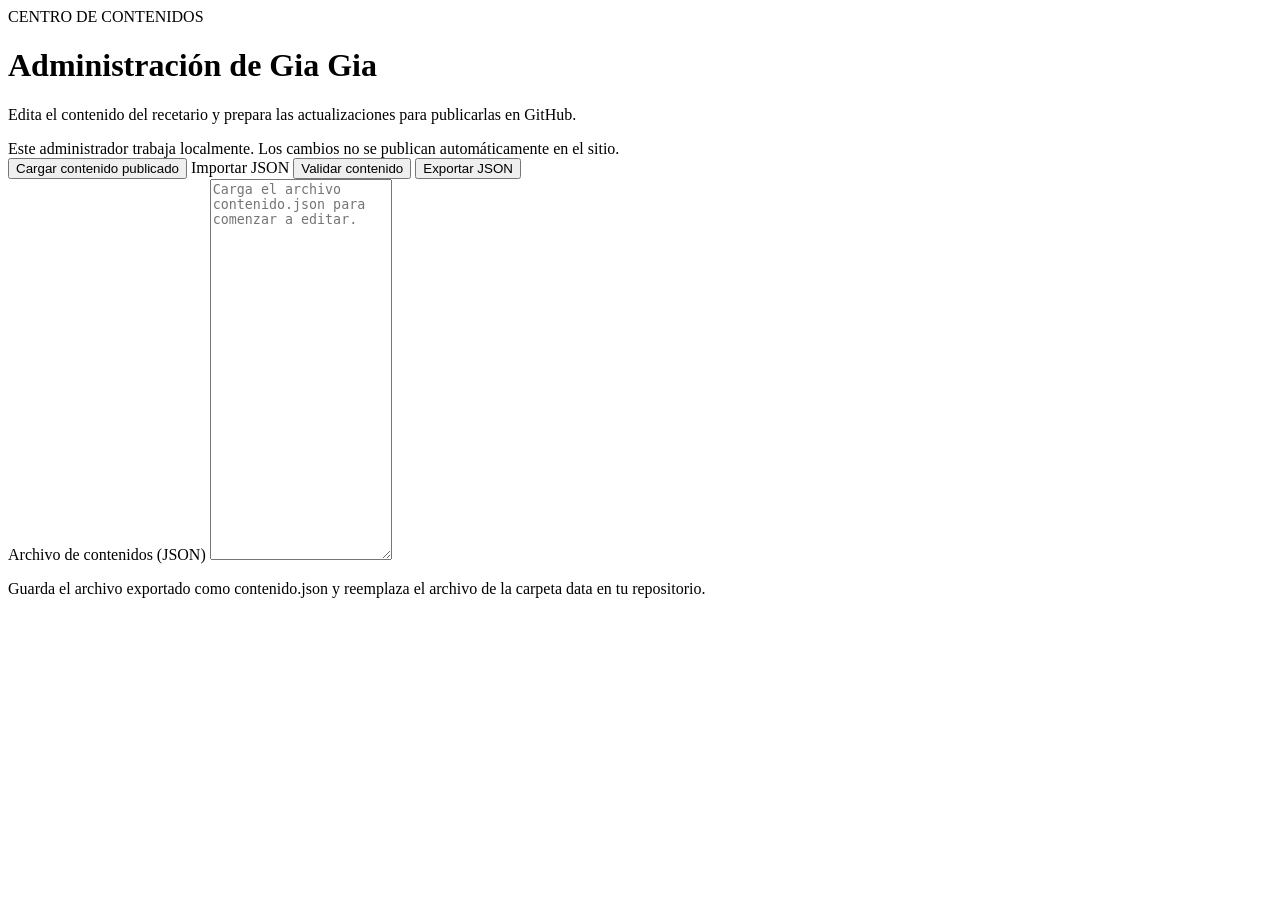
==== admin.html @ 009678c9 "Create admin.html for content management interface This HTML file serves as the administration inter" ====
<!DOCTYPE html>
<html lang="es-MX">
<head>
  <meta charset="UTF-8">
  <meta name="viewport" content="width=device-width, initial-scale=1">
  <title>Administración | Gia Gia</title>
  <link rel="stylesheet" href="css/styles.css">
  <script src="js/admin.js" defer></script>
</head>
<body data-page="admin">
  <header id="site-header"></header>

  <main class="section-wrap admin-area">
    <span class="eyebrow">CENTRO DE CONTENIDOS</span>
    <h1>Administración de Gia Gia</h1>
    <p>
      Edita el contenido del recetario y prepara las actualizaciones
      para publicarlas en GitHub.
    </p>

    <div class="admin-warning">
      Este administrador trabaja localmente. Los cambios no se publican
      automáticamente en el sitio.
    </div>

    <div class="admin-actions">
      <button id="load-json" class="btn btn-primary">Cargar contenido publicado</button>
      <label class="btn btn-outline" for="json-file">Importar JSON</label>
      <input id="json-file" type="file" accept=".json,application/json" hidden>
      <button id="validate-json" class="btn btn-outline">Validar contenido</button>
      <button id="download-json" class="btn btn-primary">Exportar JSON</button>
    </div>

    <div id="admin-status" class="admin-status" aria-live="polite"></div>

    <label for="json-editor">Archivo de contenidos (JSON)</label>
    <textarea id="json-editor" rows="25" spellcheck="false"
      placeholder="Carga el archivo contenido.json para comenzar a editar."></textarea>

    <p class="help-text">
      Guarda el archivo exportado como contenido.json y reemplaza
      el archivo de la carpeta data en tu repositorio.
    </p>
  </main>

  <footer id="site-footer"></footer>
</body>
</html>
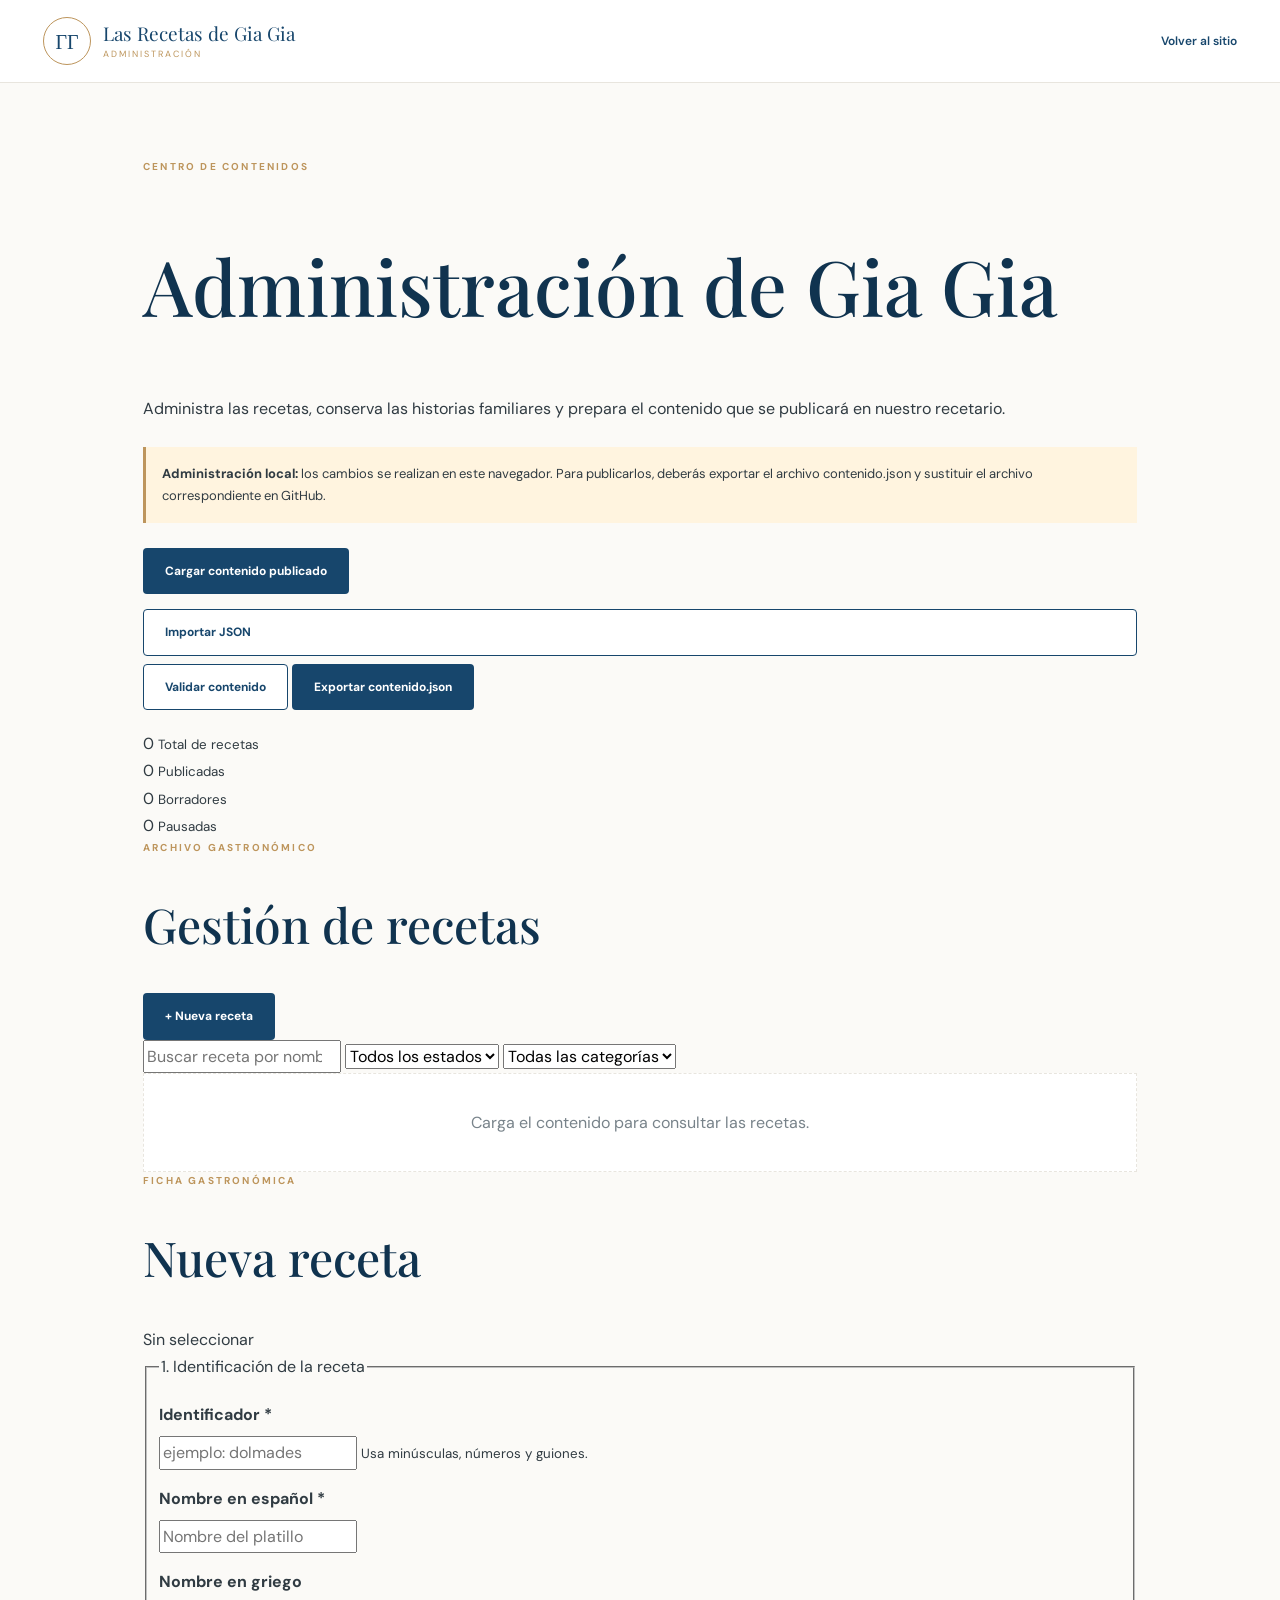
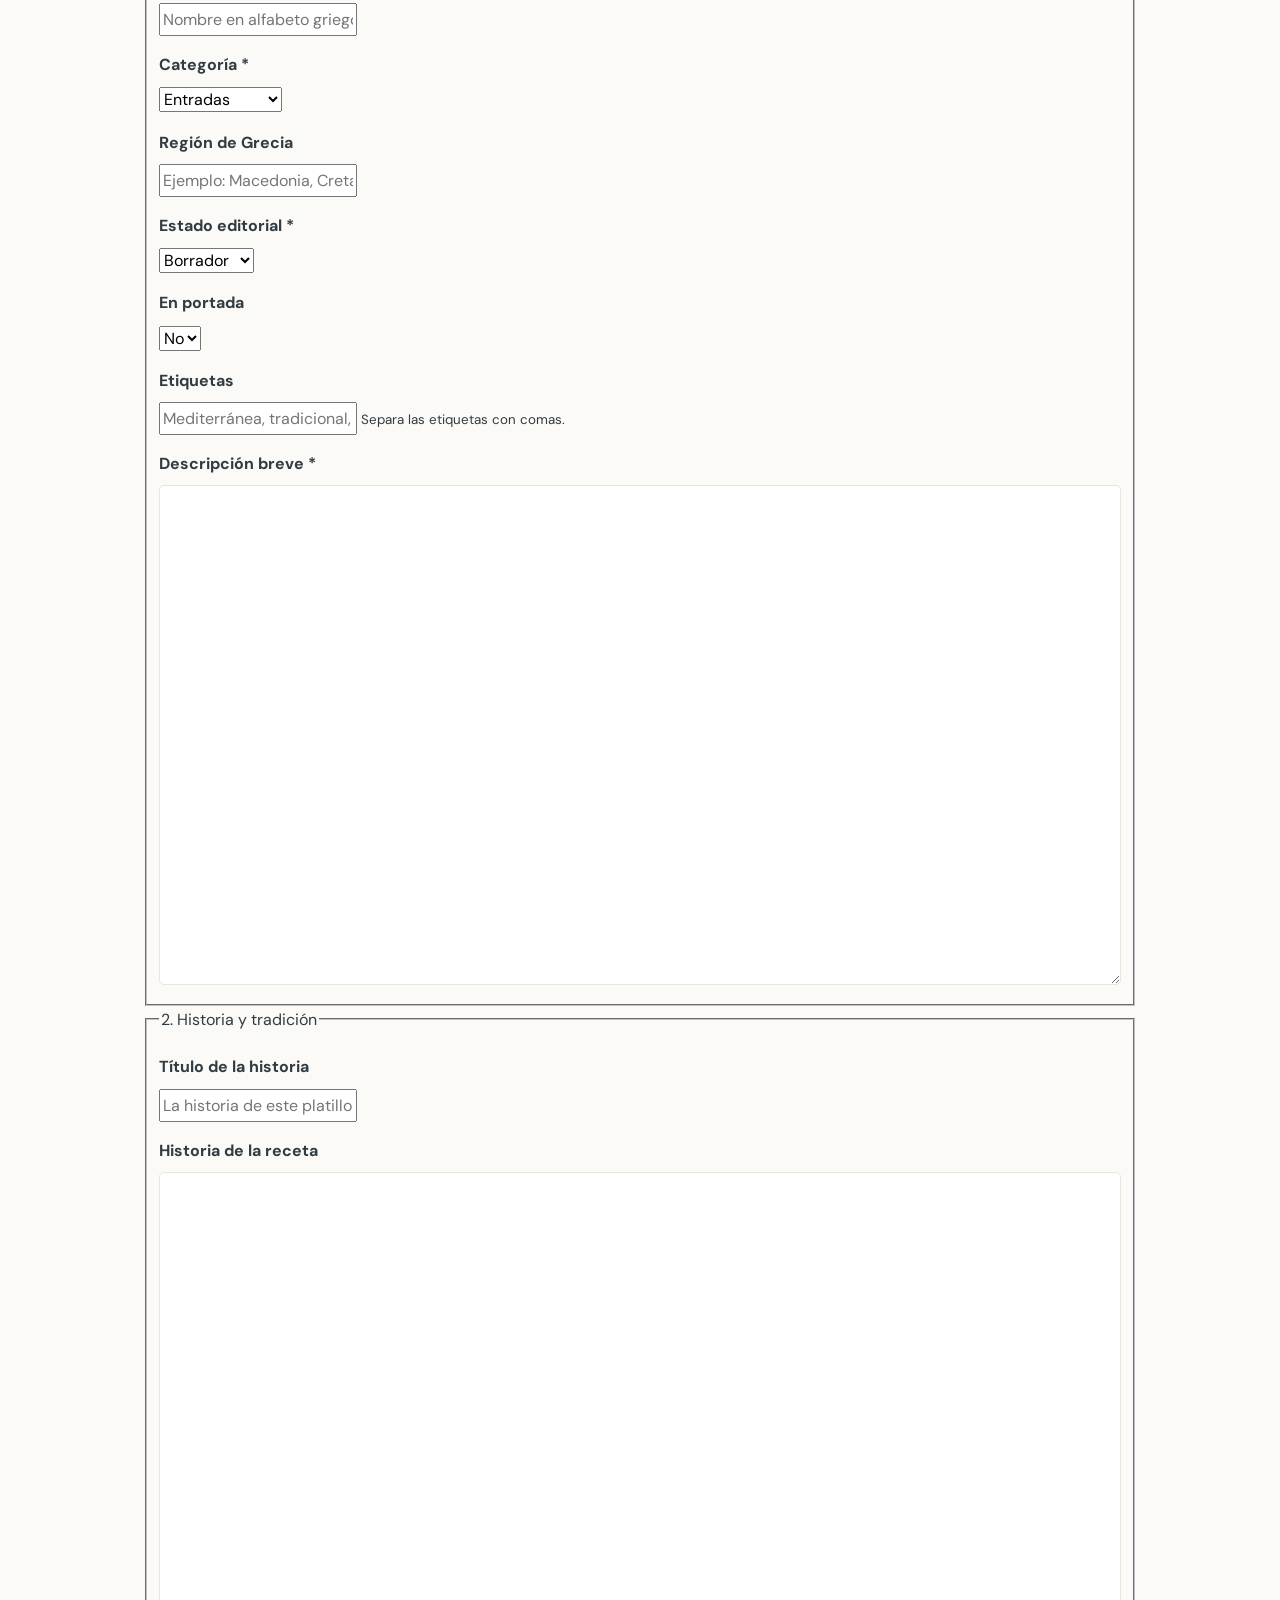
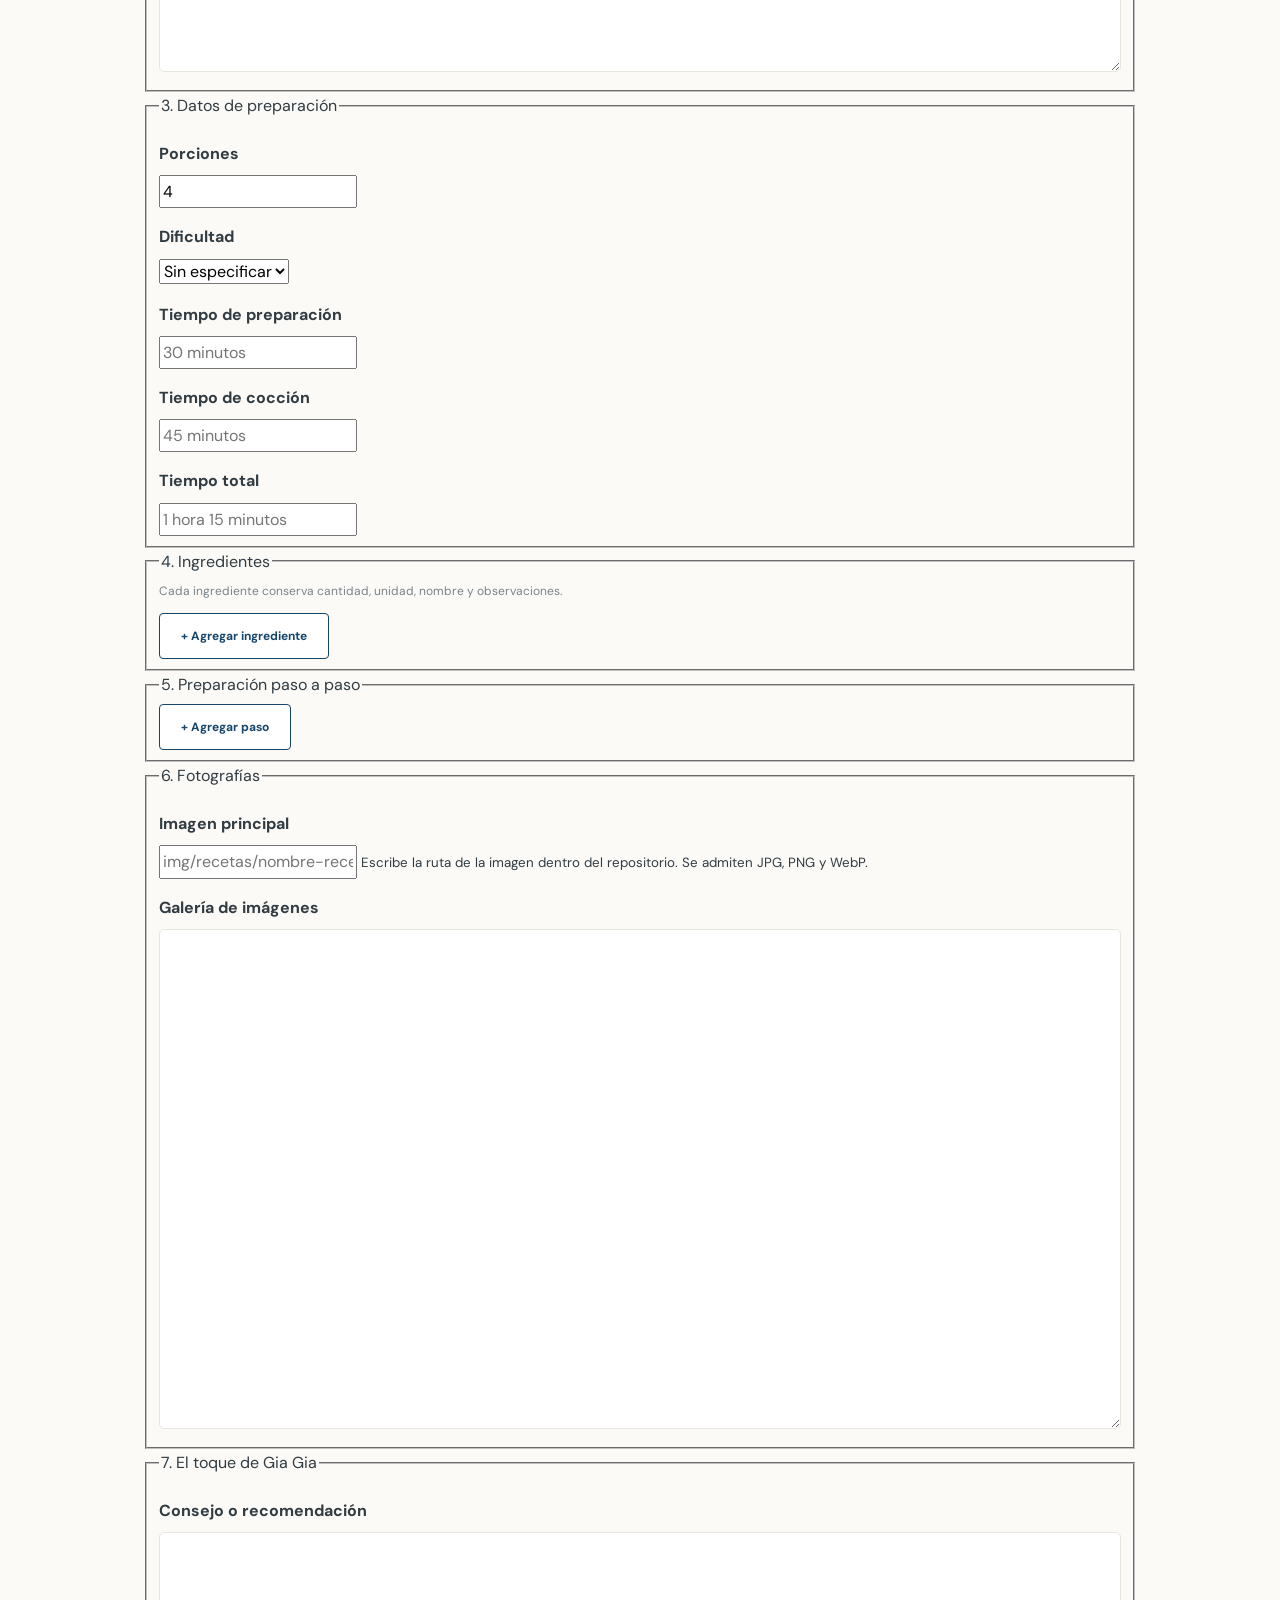
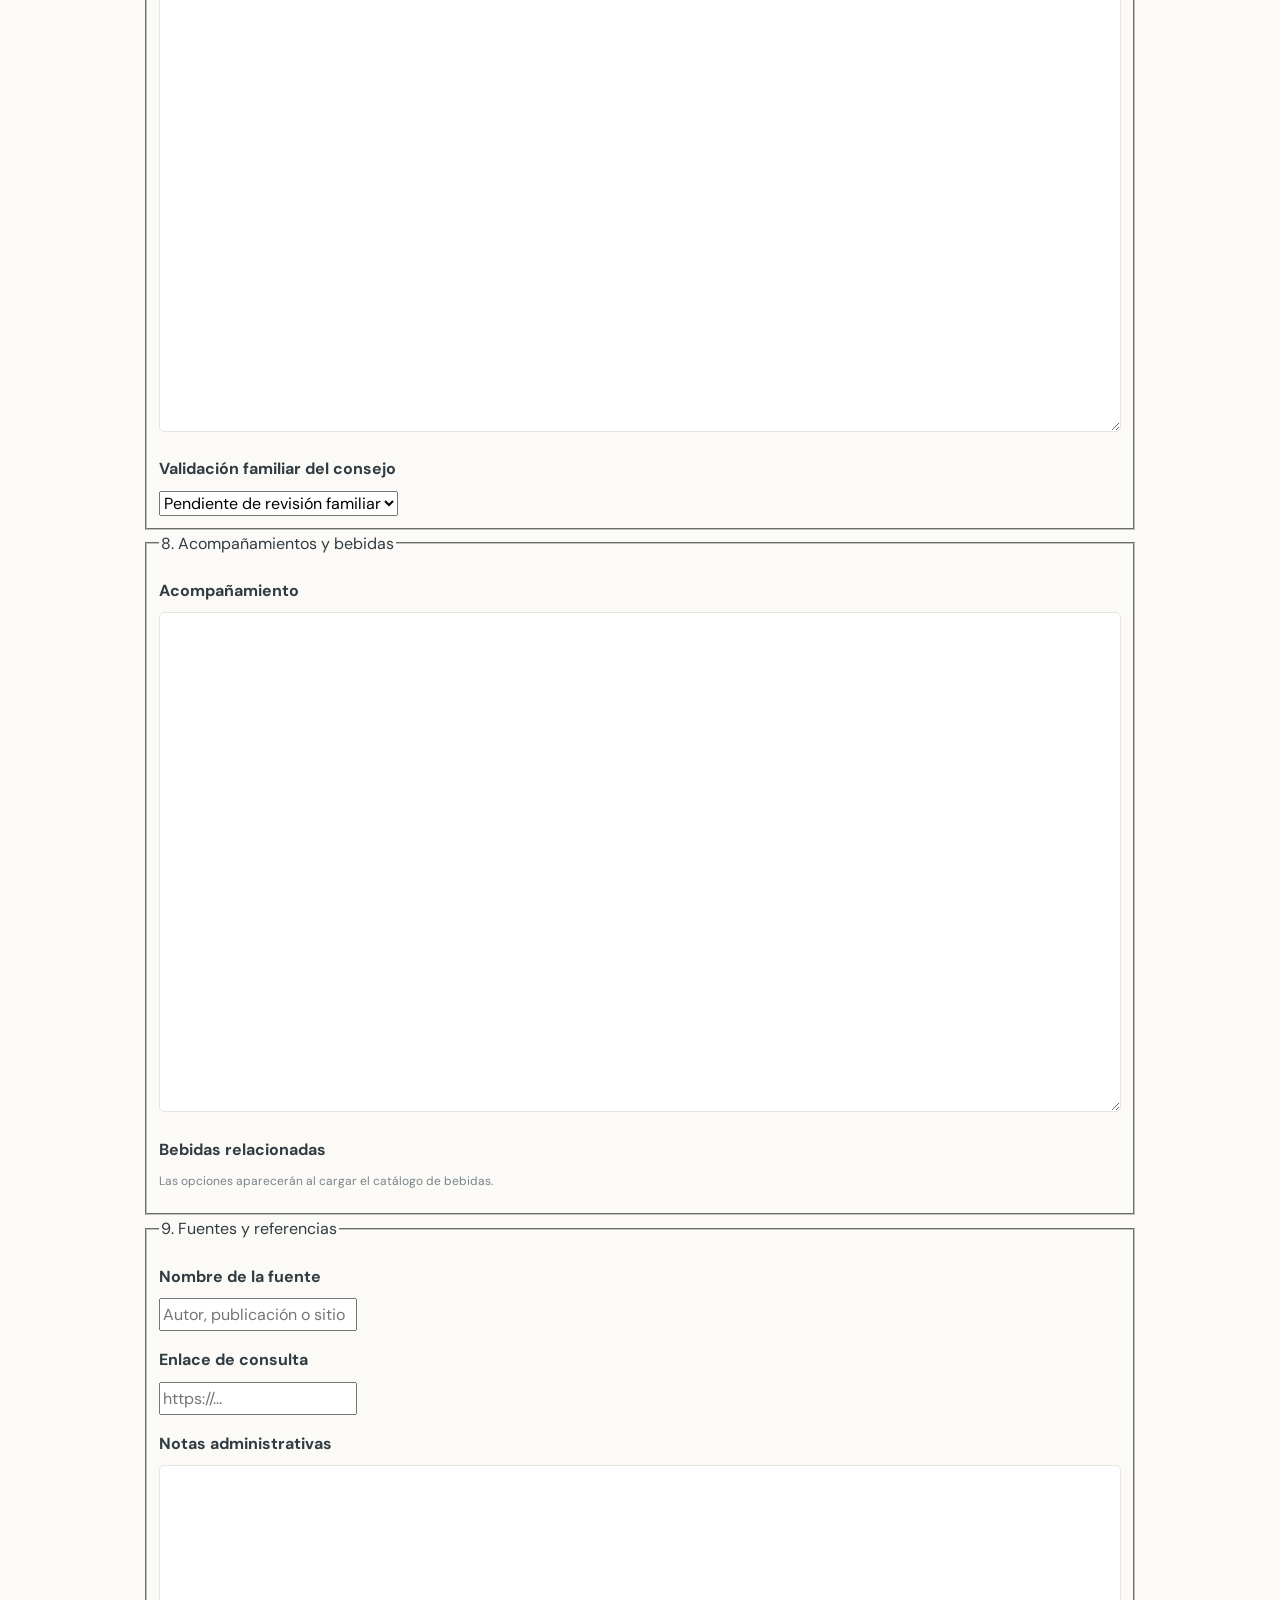
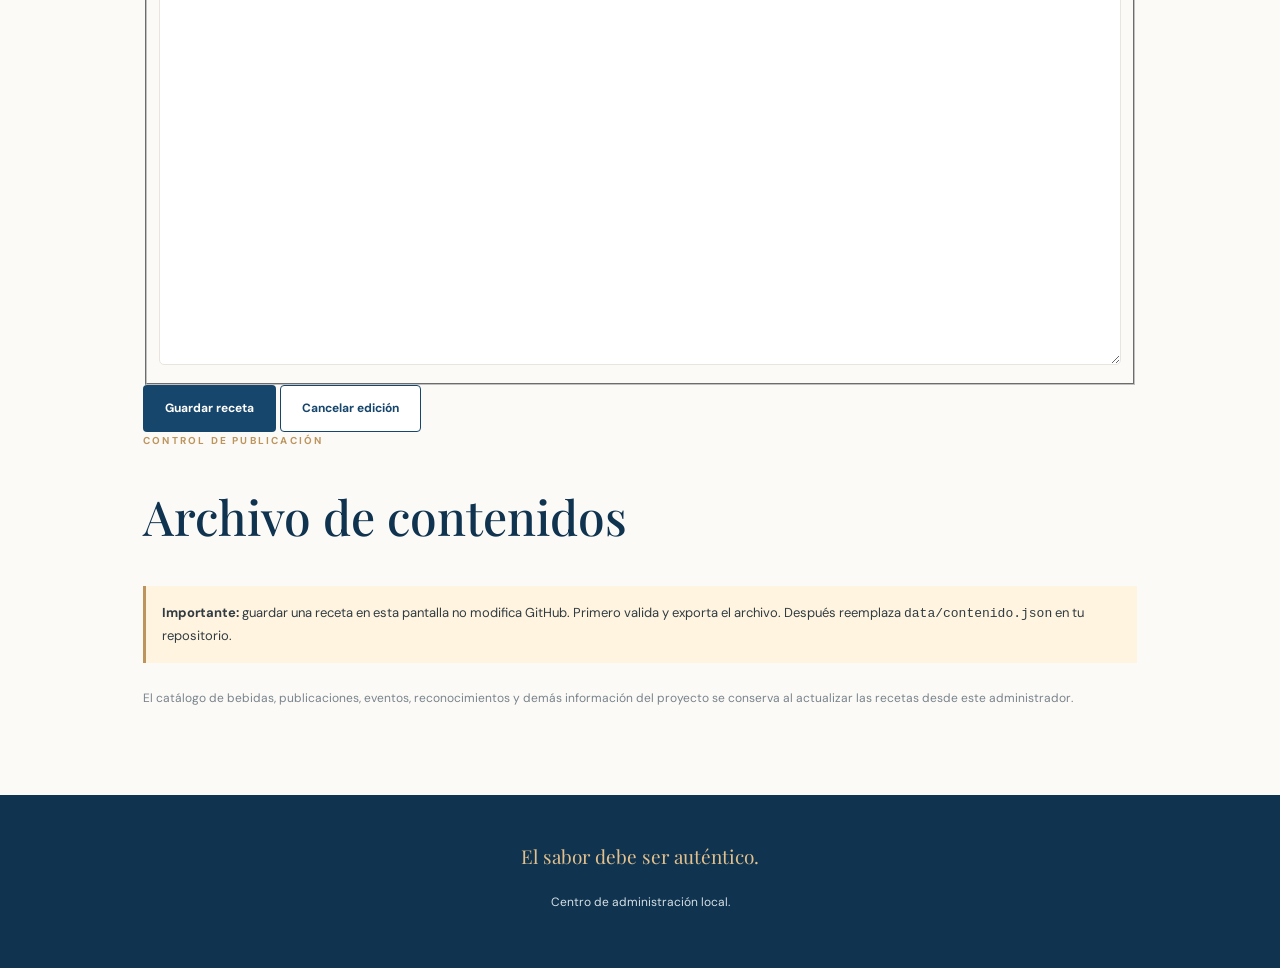
==== commit 40017ed1: "Enhance admin.html for recipe management Updated the admin interface with improved content managemen" ====
--- a/admin.html
+++ b/admin.html
@@ -4,46 +4,551 @@
 <head>
   <meta charset="UTF-8">
   <meta name="viewport" content="width=device-width, initial-scale=1">
+  <meta name="description" content="Centro de administración de Las Recetas de Gia Gia.">
   <title>Administración | Gia Gia</title>
   <link rel="stylesheet" href="css/styles.css">
   <script src="js/admin.js" defer></script>
 </head>
+
 <body data-page="admin">
+
   <header id="site-header"></header>
 
   <main class="section-wrap admin-area">
-    <span class="eyebrow">CENTRO DE CONTENIDOS</span>
-    <h1>Administración de Gia Gia</h1>
-    <p>
-      Edita el contenido del recetario y prepara las actualizaciones
-      para publicarlas en GitHub.
-    </p>
+
+    <section class="admin-heading">
+      <span class="eyebrow">CENTRO DE CONTENIDOS</span>
+      <h1>Administración de Gia Gia</h1>
+      <p>
+        Administra las recetas, conserva las historias familiares
+        y prepara el contenido que se publicará en nuestro recetario.
+      </p>
+    </section>
 
     <div class="admin-warning">
-      Este administrador trabaja localmente. Los cambios no se publican
-      automáticamente en el sitio.
+      <strong>Administración local:</strong>
+      los cambios se realizan en este navegador. Para publicarlos,
+      deberás exportar el archivo contenido.json y sustituir el
+      archivo correspondiente en GitHub.
     </div>
 
-    <div class="admin-actions">
-      <button id="load-json" class="btn btn-primary">Cargar contenido publicado</button>
-      <label class="btn btn-outline" for="json-file">Importar JSON</label>
-      <input id="json-file" type="file" accept=".json,application/json" hidden>
-      <button id="validate-json" class="btn btn-outline">Validar contenido</button>
-      <button id="download-json" class="btn btn-primary">Exportar JSON</button>
+    <!-- HERRAMIENTAS GENERALES -->
+
+    <section class="admin-toolbar">
+      <div class="admin-toolbar-group">
+        <button type="button" id="load-json" class="btn btn-primary">
+          Cargar contenido publicado
+        </button>
+
+        <label class="btn btn-outline" for="json-file">
+          Importar JSON
+        </label>
+
+        <input
+          type="file"
+          id="json-file"
+          accept=".json,application/json"
+          hidden
+        >
+      </div>
+
+      <div class="admin-toolbar-group">
+        <button type="button" id="validate-json" class="btn btn-outline">
+          Validar contenido
+        </button>
+
+        <button type="button" id="download-json" class="btn btn-primary">
+          Exportar contenido.json
+        </button>
+      </div>
+    </section>
+
+    <div
+      id="admin-status"
+      class="admin-status"
+      role="status"
+      aria-live="polite">
     </div>
 
-    <div id="admin-status" class="admin-status" aria-live="polite"></div>
-
-    <label for="json-editor">Archivo de contenidos (JSON)</label>
-    <textarea id="json-editor" rows="25" spellcheck="false"
-      placeholder="Carga el archivo contenido.json para comenzar a editar."></textarea>
-
-    <p class="help-text">
-      Guarda el archivo exportado como contenido.json y reemplaza
-      el archivo de la carpeta data en tu repositorio.
-    </p>
+    <!-- ESTADÍSTICAS -->
+
+    <section class="admin-statistics">
+
+      <article class="admin-stat">
+        <span id="stat-total">0</span>
+        <small>Total de recetas</small>
+      </article>
+
+      <article class="admin-stat">
+        <span id="stat-published">0</span>
+        <small>Publicadas</small>
+      </article>
+
+      <article class="admin-stat">
+        <span id="stat-draft">0</span>
+        <small>Borradores</small>
+      </article>
+
+      <article class="admin-stat">
+        <span id="stat-paused">0</span>
+        <small>Pausadas</small>
+      </article>
+
+    </section>
+
+    <!-- ADMINISTRACIÓN DE RECETAS -->
+
+    <section class="admin-section">
+
+      <div class="admin-section-heading">
+        <div>
+          <span class="eyebrow">ARCHIVO GASTRONÓMICO</span>
+          <h2>Gestión de recetas</h2>
+        </div>
+
+        <button
+          type="button"
+          id="new-recipe"
+          class="btn btn-primary">
+          + Nueva receta
+        </button>
+      </div>
+
+      <div class="admin-catalog-tools">
+
+        <input
+          type="search"
+          id="admin-search"
+          placeholder="Buscar receta por nombre..."
+          aria-label="Buscar receta"
+        >
+
+        <select id="admin-filter-status" aria-label="Filtrar por estado">
+          <option value="todos">Todos los estados</option>
+          <option value="publicada">Publicadas</option>
+          <option value="borrador">Borradores</option>
+          <option value="pausada">Pausadas</option>
+        </select>
+
+        <select id="admin-filter-category" aria-label="Filtrar por categoría">
+          <option value="todos">Todas las categorías</option>
+          <option value="entrada">Entradas</option>
+          <option value="ensalada">Ensaladas</option>
+          <option value="plato-fuerte">Platos fuertes</option>
+          <option value="postre">Postres</option>
+        </select>
+
+      </div>
+
+      <div id="recipe-admin-list" class="admin-recipe-list">
+        <div class="empty-state">
+          Carga el contenido para consultar las recetas.
+        </div>
+      </div>
+
+    </section>
+
+    <!-- FORMULARIO DE EDICIÓN -->
+
+    <section class="admin-section admin-editor-section" id="recipe-editor">
+
+      <div class="admin-section-heading">
+        <div>
+          <span class="eyebrow">FICHA GASTRONÓMICA</span>
+          <h2 id="editor-title">Nueva receta</h2>
+        </div>
+
+        <span id="editor-mode" class="admin-mode">
+          Sin seleccionar
+        </span>
+      </div>
+
+      <form id="recipe-form" autocomplete="off">
+
+        <!-- IDENTIFICACIÓN -->
+
+        <fieldset class="admin-fieldset">
+          <legend>1. Identificación de la receta</legend>
+
+          <div class="admin-form-grid">
+
+            <div class="admin-field">
+              <label for="recipe-id">Identificador *</label>
+              <input
+                type="text"
+                id="recipe-id"
+                placeholder="ejemplo: dolmades"
+                required
+              >
+              <small>Usa minúsculas, números y guiones.</small>
+            </div>
+
+            <div class="admin-field">
+              <label for="recipe-name">Nombre en español *</label>
+              <input
+                type="text"
+                id="recipe-name"
+                required
+                placeholder="Nombre del platillo"
+              >
+            </div>
+
+            <div class="admin-field">
+              <label for="recipe-greek">Nombre en griego</label>
+              <input
+                type="text"
+                id="recipe-greek"
+                placeholder="Nombre en alfabeto griego"
+              >
+            </div>
+
+            <div class="admin-field">
+              <label for="recipe-category">Categoría *</label>
+              <select id="recipe-category" required>
+                <option value="entrada">Entradas</option>
+                <option value="ensalada">Ensaladas</option>
+                <option value="plato-fuerte">Platos fuertes</option>
+                <option value="postre">Postres</option>
+              </select>
+            </div>
+
+            <div class="admin-field">
+              <label for="recipe-region">Región de Grecia</label>
+              <input
+                type="text"
+                id="recipe-region"
+                placeholder="Ejemplo: Macedonia, Creta..."
+              >
+            </div>
+
+            <div class="admin-field">
+              <label for="recipe-status">Estado editorial *</label>
+              <select id="recipe-status" required>
+                <option value="borrador">Borrador</option>
+                <option value="publicada">Publicada</option>
+                <option value="pausada">Pausada</option>
+              </select>
+            </div>
+
+            <div class="admin-field">
+              <label for="recipe-featured">En portada</label>
+              <select id="recipe-featured">
+                <option value="false">No</option>
+                <option value="true">Sí</option>
+              </select>
+            </div>
+
+            <div class="admin-field">
+              <label for="recipe-tags">Etiquetas</label>
+              <input
+                type="text"
+                id="recipe-tags"
+                placeholder="Mediterránea, tradicional, familiar"
+              >
+              <small>Separa las etiquetas con comas.</small>
+            </div>
+
+          </div>
+
+          <div class="admin-field">
+            <label for="recipe-description">Descripción breve *</label>
+            <textarea
+              id="recipe-description"
+              rows="3"
+              required
+              placeholder="Presentación breve de la receta...">
+            </textarea>
+          </div>
+
+        </fieldset>
+
+        <!-- HISTORIA -->
+
+        <fieldset class="admin-fieldset">
+          <legend>2. Historia y tradición</legend>
+
+          <div class="admin-field">
+            <label for="recipe-story-title">Título de la historia</label>
+            <input
+              type="text"
+              id="recipe-story-title"
+              placeholder="La historia de este platillo"
+            >
+          </div>
+
+          <div class="admin-field">
+            <label for="recipe-story-text">Historia de la receta</label>
+            <textarea
+              id="recipe-story-text"
+              rows="5"
+              placeholder="Origen, tradición, contexto cultural...">
+            </textarea>
+          </div>
+
+        </fieldset>
+
+        <!-- DATOS DE PREPARACIÓN -->
+
+        <fieldset class="admin-fieldset">
+          <legend>3. Datos de preparación</legend>
+
+          <div class="admin-form-grid">
+
+            <div class="admin-field">
+              <label for="recipe-servings">Porciones</label>
+              <input
+                type="number"
+                id="recipe-servings"
+                min="1"
+                value="4"
+              >
+            </div>
+
+            <div class="admin-field">
+              <label for="recipe-difficulty">Dificultad</label>
+              <select id="recipe-difficulty">
+                <option value="">Sin especificar</option>
+                <option value="Fácil">Fácil</option>
+                <option value="Media">Media</option>
+                <option value="Difícil">Difícil</option>
+              </select>
+            </div>
+
+            <div class="admin-field">
+              <label for="recipe-prep-time">Tiempo de preparación</label>
+              <input
+                type="text"
+                id="recipe-prep-time"
+                placeholder="30 minutos"
+              >
+            </div>
+
+            <div class="admin-field">
+              <label for="recipe-cook-time">Tiempo de cocción</label>
+              <input
+                type="text"
+                id="recipe-cook-time"
+                placeholder="45 minutos"
+              >
+            </div>
+
+            <div class="admin-field">
+              <label for="recipe-total-time">Tiempo total</label>
+              <input
+                type="text"
+                id="recipe-total-time"
+                placeholder="1 hora 15 minutos"
+              >
+            </div>
+
+          </div>
+        </fieldset>
+
+        <!-- INGREDIENTES -->
+
+        <fieldset class="admin-fieldset">
+          <legend>4. Ingredientes</legend>
+
+          <p class="help-text">
+            Cada ingrediente conserva cantidad, unidad, nombre
+            y observaciones.
+          </p>
+
+          <div id="ingredients-editor"></div>
+
+          <button
+            type="button"
+            id="add-ingredient"
+            class="btn btn-outline">
+            + Agregar ingrediente
+          </button>
+
+        </fieldset>
+
+        <!-- PREPARACIÓN -->
+
+        <fieldset class="admin-fieldset">
+          <legend>5. Preparación paso a paso</legend>
+
+          <div id="steps-editor"></div>
+
+          <button
+            type="button"
+            id="add-step"
+            class="btn btn-outline">
+            + Agregar paso
+          </button>
+
+        </fieldset>
+
+        <!-- FOTOGRAFÍAS -->
+
+        <fieldset class="admin-fieldset">
+          <legend>6. Fotografías</legend>
+
+          <div class="admin-field">
+            <label for="recipe-image">Imagen principal</label>
+            <input
+              type="text"
+              id="recipe-image"
+              placeholder="img/recetas/nombre-receta.png"
+            >
+            <small>
+              Escribe la ruta de la imagen dentro del repositorio.
+              Se admiten JPG, PNG y WebP.
+            </small>
+          </div>
+
+          <div class="admin-field">
+            <label for="recipe-gallery">Galería de imágenes</label>
+            <textarea
+              id="recipe-gallery"
+              rows="3"
+              placeholder="Una ruta por línea">
+            </textarea>
+          </div>
+
+        </fieldset>
+
+        <!-- CONSEJO FAMILIAR -->
+
+        <fieldset class="admin-fieldset">
+          <legend>7. El toque de Gia Gia</legend>
+
+          <div class="admin-field">
+            <label for="recipe-tip">Consejo o recomendación</label>
+            <textarea
+              id="recipe-tip"
+              rows="4"
+              placeholder="Consejo para preparar o servir el platillo...">
+            </textarea>
+          </div>
+
+          <div class="admin-field">
+            <label for="recipe-tip-validated">
+              Validación familiar del consejo
+            </label>
+
+            <select id="recipe-tip-validated">
+              <option value="false">Pendiente de revisión familiar</option>
+              <option value="true">Validado por Gia Gia</option>
+            </select>
+          </div>
+
+        </fieldset>
+
+        <!-- ACOMPAÑAMIENTOS -->
+
+        <fieldset class="admin-fieldset">
+          <legend>8. Acompañamientos y bebidas</legend>
+
+          <div class="admin-field">
+            <label for="recipe-accompaniment">Acompañamiento</label>
+            <textarea
+              id="recipe-accompaniment"
+              rows="3"
+              placeholder="Guarniciones y sugerencias para servir...">
+            </textarea>
+          </div>
+
+          <div class="admin-field">
+            <label>Bebidas relacionadas</label>
+            <div id="recipe-drinks" class="admin-check-list">
+              <p class="help-text">
+                Las opciones aparecerán al cargar el catálogo de bebidas.
+              </p>
+            </div>
+          </div>
+
+        </fieldset>
+
+        <!-- FUENTES -->
+
+        <fieldset class="admin-fieldset">
+          <legend>9. Fuentes y referencias</legend>
+
+          <div class="admin-form-grid">
+
+            <div class="admin-field">
+              <label for="recipe-source-name">Nombre de la fuente</label>
+              <input
+                type="text"
+                id="recipe-source-name"
+                placeholder="Autor, publicación o sitio"
+              >
+            </div>
+
+            <div class="admin-field">
+              <label for="recipe-source-url">Enlace de consulta</label>
+              <input
+                type="url"
+                id="recipe-source-url"
+                placeholder="https://..."
+              >
+            </div>
+
+          </div>
+
+          <div class="admin-field">
+            <label for="recipe-notes">Notas administrativas</label>
+            <textarea
+              id="recipe-notes"
+              rows="3"
+              placeholder="Observaciones internas, pendientes de revisión...">
+            </textarea>
+          </div>
+
+        </fieldset>
+
+        <!-- ACCIONES DEL FORMULARIO -->
+
+        <div class="admin-form-actions">
+
+          <button
+            type="submit"
+            id="save-recipe"
+            class="btn btn-primary">
+            Guardar receta
+          </button>
+
+          <button
+            type="button"
+            id="cancel-edit"
+            class="btn btn-outline">
+            Cancelar edición
+          </button>
+
+        </div>
+
+      </form>
+
+    </section>
+
+    <!-- INFORMACIÓN DEL ARCHIVO -->
+
+    <section class="admin-section">
+
+      <span class="eyebrow">CONTROL DE PUBLICACIÓN</span>
+      <h2>Archivo de contenidos</h2>
+
+      <div class="admin-warning">
+        <strong>Importante:</strong>
+        guardar una receta en esta pantalla no modifica GitHub.
+        Primero valida y exporta el archivo. Después reemplaza
+        <code>data/contenido.json</code> en tu repositorio.
+      </div>
+
+      <p class="help-text">
+        El catálogo de bebidas, publicaciones, eventos,
+        reconocimientos y demás información del proyecto se conserva
+        al actualizar las recetas desde este administrador.
+      </p>
+
+    </section>
+
   </main>
 
   <footer id="site-footer"></footer>
+
 </body>
 </html>
--- a/css/styles.css
+++ b/css/styles.css
@@ -0,0 +1,518 @@
+
+@import url('https://fonts.googleapis.com/css2?family=DM+Sans:wght@400;500;600;700&family=Playfair+Display:wght@400;500;600;700&display=swap');
+
+:root {
+  --blue: #17466c;
+  --blue-dark: #10334f;
+  --blue-light: #eaf1f5;
+  --gold: #bd955c;
+  --sand: #f5f0e7;
+  --cream: #fbfaf7;
+  --olive: #68765b;
+  --text: #303b42;
+  --muted: #78838a;
+  --white: #ffffff;
+  --border: #e8e5de;
+  --shadow: 0 12px 35px rgba(24, 54, 74, .09);
+}
+
+* { box-sizing: border-box; }
+
+html { scroll-behavior: smooth; }
+
+body {
+  margin: 0;
+  background: var(--cream);
+  color: var(--text);
+  font-family: 'DM Sans', sans-serif;
+  line-height: 1.7;
+}
+
+a { color: inherit; text-decoration: none; }
+
+button, input, select, textarea { font: inherit; }
+
+button, .btn { cursor: pointer; }
+
+h1, h2, h3 {
+  font-family: 'Playfair Display', Georgia, serif;
+  font-weight: 500;
+  line-height: 1.2;
+  color: var(--blue-dark);
+}
+
+h1 { font-size: clamp(2.7rem, 6vw, 5rem); }
+h2 { font-size: clamp(2rem, 4vw, 3rem); }
+h3 { font-size: 1.45rem; }
+
+p { margin-top: 0; }
+
+img { max-width: 100%; display: block; }
+
+#site-header {
+  position: relative;
+  z-index: 10;
+  background: var(--white);
+  border-bottom: 1px solid var(--border);
+}
+
+.navbar {
+  max-width: 1250px;
+  margin: auto;
+  min-height: 82px;
+  padding: 12px 28px;
+  display: flex;
+  align-items: center;
+  justify-content: space-between;
+  gap: 20px;
+}
+
+.brand {
+  display: flex;
+  align-items: center;
+  gap: 12px;
+}
+
+.brand-symbol {
+  width: 48px;
+  height: 48px;
+  display: grid;
+  place-items: center;
+  border: 1px solid var(--gold);
+  border-radius: 50%;
+  color: var(--blue);
+  font-family: 'Playfair Display', serif;
+  font-size: 20px;
+}
+
+.brand-name {
+  font-family: 'Playfair Display', serif;
+  font-size: 19px;
+  line-height: 1.2;
+  color: var(--blue);
+}
+
+.brand-name small {
+  display: block;
+  margin-top: 4px;
+  font-family: 'DM Sans', sans-serif;
+  font-size: 9px;
+  letter-spacing: 2px;
+  color: var(--gold);
+}
+
+.nav-links {
+  display: flex;
+  align-items: center;
+  gap: 20px;
+  flex-wrap: wrap;
+  font-size: 12px;
+  font-weight: 600;
+  color: var(--blue);
+}
+
+.nav-links a:hover, .text-link:hover { color: var(--gold); }
+
+.hero {
+  min-height: 540px;
+  padding: 80px 8%;
+  display: flex;
+  align-items: center;
+  position: relative;
+  overflow: hidden;
+  background:
+    linear-gradient(90deg, rgba(12,43,66,.93), rgba(12,43,66,.72)),
+    url('../img/recetas/portada-griega.jpg') center/cover,
+    var(--blue);
+  color: white;
+}
+
+.hero-content {
+  max-width: 680px;
+  position: relative;
+  z-index: 1;
+}
+
+.hero h1 { color: white; margin: 15px 0; }
+
+.hero h1 em { color: #e4c797; }
+
+.hero p { max-width: 540px; color: #f2f3f2; }
+
+.hero-motto {
+  font-family: 'Playfair Display', serif;
+  font-size: 1.5rem;
+  color: #e4c797 !important;
+}
+
+.hero-decoration {
+  position: absolute;
+  right: 7%;
+  bottom: 15%;
+  color: rgba(255,255,255,.12);
+  font-family: serif;
+  font-size: clamp(5rem, 15vw, 12rem);
+}
+
+.eyebrow {
+  display: block;
+  color: var(--gold);
+  letter-spacing: 2.2px;
+  font-size: 10px;
+  font-weight: 700;
+}
+
+.btn {
+  display: inline-flex;
+  align-items: center;
+  justify-content: center;
+  border: 1px solid transparent;
+  border-radius: 4px;
+  padding: 12px 21px;
+  font-size: 12px;
+  font-weight: 700;
+  transition: .2s ease;
+}
+
+.btn-light { background: white; color: var(--blue); margin-top: 18px; }
+.btn-light:hover { background: var(--sand); }
+
+.btn-primary { background: var(--blue); color: white; }
+.btn-primary:hover { background: var(--blue-dark); }
+
+.btn-outline { border-color: var(--blue); color: var(--blue); background: white; }
+.btn-outline:hover { background: var(--blue-light); }
+
+.section-wrap {
+  max-width: 1200px;
+  margin: auto;
+  padding: 75px 28px;
+}
+
+.intro {
+  display: grid;
+  grid-template-columns: 180px 1fr;
+  align-items: center;
+  gap: 45px;
+}
+
+.intro-mark {
+  width: 150px;
+  height: 150px;
+  border: 1px solid var(--gold);
+  border-radius: 50%;
+  display: grid;
+  place-items: center;
+  font-family: 'Playfair Display', serif;
+  font-size: 48px;
+  color: var(--blue);
+  background: var(--sand);
+}
+
+.intro h2 { margin: 10px 0 18px; }
+
+.intro p { max-width: 750px; color: var(--muted); }
+
+.text-link {
+  display: inline-block;
+  color: var(--blue);
+  font-size: 13px;
+  font-weight: 700;
+  margin-top: 8px;
+}
+
+.section-heading {
+  display: flex;
+  align-items: end;
+  justify-content: space-between;
+  gap: 20px;
+  margin-bottom: 30px;
+}
+
+.section-heading h2 { margin: 8px 0 0; }
+
+.recipe-grid {
+  display: grid;
+  grid-template-columns: repeat(3, minmax(0, 1fr));
+  gap: 25px;
+}
+
+.recipe-card {
+  overflow: hidden;
+  border-radius: 7px;
+  background: white;
+  box-shadow: var(--shadow);
+  transition: transform .25s;
+}
+
+.recipe-card:hover { transform: translateY(-5px); }
+
+.recipe-photo {
+  height: 220px;
+  display: grid;
+  place-items: center;
+  position: relative;
+  overflow: hidden;
+  background: linear-gradient(135deg, #e7e0d1, #cbd9dc);
+}
+
+.recipe-photo img {
+  width: 100%;
+  height: 100%;
+  object-fit: cover;
+}
+
+.photo-placeholder {
+  color: var(--blue);
+  font-family: 'Playfair Display', serif;
+  font-size: 32px;
+}
+
+.recipe-card-body { padding: 22px; }
+
+.recipe-card h3 { margin: 7px 0; }
+
+.recipe-card p {
+  font-size: 13px;
+  color: var(--muted);
+}
+
+.recipe-meta {
+  display: flex;
+  flex-wrap: wrap;
+  gap: 12px;
+  color: var(--muted);
+  font-size: 11px;
+}
+
+.recipe-status {
+  display: inline-block;
+  padding: 4px 9px;
+  background: var(--sand);
+  color: var(--blue);
+  border-radius: 3px;
+  font-size: 10px;
+  font-weight: 700;
+}
+
+.quote-band {
+  text-align: center;
+  padding: 65px 20px;
+  background: var(--blue);
+  color: white;
+}
+
+.quote-band span { color: #e2c18c; font-size: 13px; }
+
+.quote-band h2 { color: white; margin: 14px 0; }
+.quote-band p { color: #d9e3e9; }
+
+.editorial-grid {
+  display: grid;
+  grid-template-columns: repeat(3, 1fr);
+  gap: 20px;
+}
+
+.editorial-card {
+  padding: 30px;
+  min-height: 190px;
+  background: white;
+  border: 1px solid var(--border);
+  border-radius: 6px;
+  transition: .2s;
+}
+
+.editorial-card:hover { border-color: var(--gold); transform: translateY(-3px); }
+
+.editorial-icon {
+  font-family: serif;
+  color: var(--gold);
+  font-size: 28px;
+}
+
+.editorial-card h3 { margin: 10px 0; }
+
+.editorial-card p { color: var(--muted); font-size: 13px; }
+
+.page-banner {
+  text-align: center;
+  padding: 65px 20px;
+  background: var(--sand);
+}
+
+.page-banner h1 { font-size: clamp(2.5rem, 5vw, 4rem); margin: 12px 0; }
+.page-banner p { color: var(--muted); }
+
+.catalog-tools {
+  display: flex;
+  gap: 12px;
+  margin-bottom: 25px;
+}
+
+.catalog-tools input, .catalog-tools select {
+  padding: 13px;
+  border: 1px solid var(--border);
+  border-radius: 4px;
+  background: white;
+  color: var(--text);
+}
+
+.catalog-tools input { flex: 1; min-width: 0; }
+
+.result-count { color: var(--muted); font-size: 12px; margin-bottom: 20px; }
+
+.recipe-hero {
+  background: var(--sand);
+  display: grid;
+  grid-template-columns: 1.1fr 1fr;
+  min-height: 390px;
+}
+
+.recipe-hero-photo { min-height: 340px; background: #e6e0d5; }
+.recipe-hero-photo img { width: 100%; height: 100%; object-fit: cover; }
+
+.recipe-hero-content {
+  padding: 55px clamp(25px, 6vw, 85px);
+  align-self: center;
+}
+
+.recipe-hero-content h1 { font-size: clamp(2.5rem, 4vw, 4rem); margin: 12px 0; }
+
+.recipe-columns {
+  display: grid;
+  grid-template-columns: minmax(250px, .8fr) 1.5fr;
+  gap: 45px;
+  align-items: start;
+}
+
+.recipe-panel {
+  background: white;
+  border: 1px solid var(--border);
+  border-radius: 6px;
+  padding: 25px;
+}
+
+.recipe-panel h2, .recipe-method h2 { font-size: 1.8rem; }
+
+.ingredient-list { padding-left: 20px; }
+.ingredient-list li { padding: 7px 0; border-bottom: 1px solid var(--border); }
+
+.method-list { padding-left: 24px; }
+.method-list li { padding: 0 0 18px 8px; }
+
+.story-box {
+  margin: 35px 0;
+  padding: 28px;
+  background: var(--sand);
+  border-left: 3px solid var(--gold);
+}
+
+.tip-box {
+  margin: 25px 0;
+  padding: 25px;
+  background: var(--blue-light);
+  border-radius: 5px;
+}
+
+.section-card {
+  background: white;
+  border: 1px solid var(--border);
+  padding: 25px;
+  margin-bottom: 20px;
+  border-radius: 6px;
+}
+
+.section-card h2 { font-size: 1.5rem; }
+
+.section-card p { color: var(--muted); }
+
+.section-card a { color: var(--blue); font-weight: 700; }
+
+.drink-grid {
+  display: grid;
+  grid-template-columns: repeat(3, 1fr);
+  gap: 20px;
+}
+
+.drink-card {
+  padding: 24px;
+  background: white;
+  border: 1px solid var(--border);
+  border-radius: 6px;
+}
+
+.empty-state {
+  padding: 35px;
+  text-align: center;
+  color: var(--muted);
+  background: white;
+  border: 1px dashed var(--border);
+}
+
+.admin-area { max-width: 1050px; }
+
+.admin-warning {
+  padding: 16px;
+  background: #fff4df;
+  border-left: 3px solid var(--gold);
+  margin: 25px 0;
+  font-size: 13px;
+}
+
+.admin-actions {
+  display: flex;
+  flex-wrap: wrap;
+  gap: 10px;
+  margin: 20px 0;
+}
+
+.admin-area label { display: block; font-weight: 700; margin: 15px 0 8px; }
+
+.admin-area textarea {
+  width: 100%;
+  min-height: 500px;
+  padding: 18px;
+  border: 1px solid var(--border);
+  border-radius: 5px;
+  font-family: monospace;
+  font-size: 12px;
+  line-height: 1.5;
+}
+
+.admin-status { padding: 10px 0; font-size: 13px; }
+.admin-status.error { color: #b33131; }
+.admin-status.success { color: #39744b; }
+.help-text { color: var(--muted); font-size: 12px; }
+
+.site-footer {
+  background: var(--blue-dark);
+  color: white;
+  padding: 45px 25px;
+  text-align: center;
+}
+
+.site-footer h2 { color: white; font-size: 25px; }
+.site-footer p { color: #d6e0e6; font-size: 12px; }
+.footer-links { display: flex; justify-content: center; flex-wrap: wrap; gap: 20px; font-size: 12px; }
+.footer-motto { color: #e3c18c !important; font-family: 'Playfair Display', serif; font-size: 19px !important; }
+
+@media (max-width: 850px) {
+  .navbar { align-items: flex-start; flex-direction: column; }
+  .nav-links { gap: 12px; }
+  .recipe-grid, .editorial-grid { grid-template-columns: repeat(2, 1fr); }
+  .drink-grid { grid-template-columns: repeat(2, 1fr); }
+  .recipe-hero { grid-template-columns: 1fr; }
+  .recipe-hero-photo { min-height: 260px; }
+}
+
+@media (max-width: 580px) {
+  .section-wrap { padding: 48px 19px; }
+  .hero { min-height: 470px; padding: 60px 25px; }
+  .intro { grid-template-columns: 1fr; gap: 20px; }
+  .intro-mark { width: 90px; height: 90px; font-size: 30px; }
+  .recipe-grid, .editorial-grid, .drink-grid { grid-template-columns: 1fr; }
+  .section-heading { align-items: flex-start; flex-direction: column; }
+  .catalog-tools { flex-direction: column; }
+  .recipe-columns { grid-template-columns: 1fr; }
+  .nav-links { font-size: 11px; }
+}
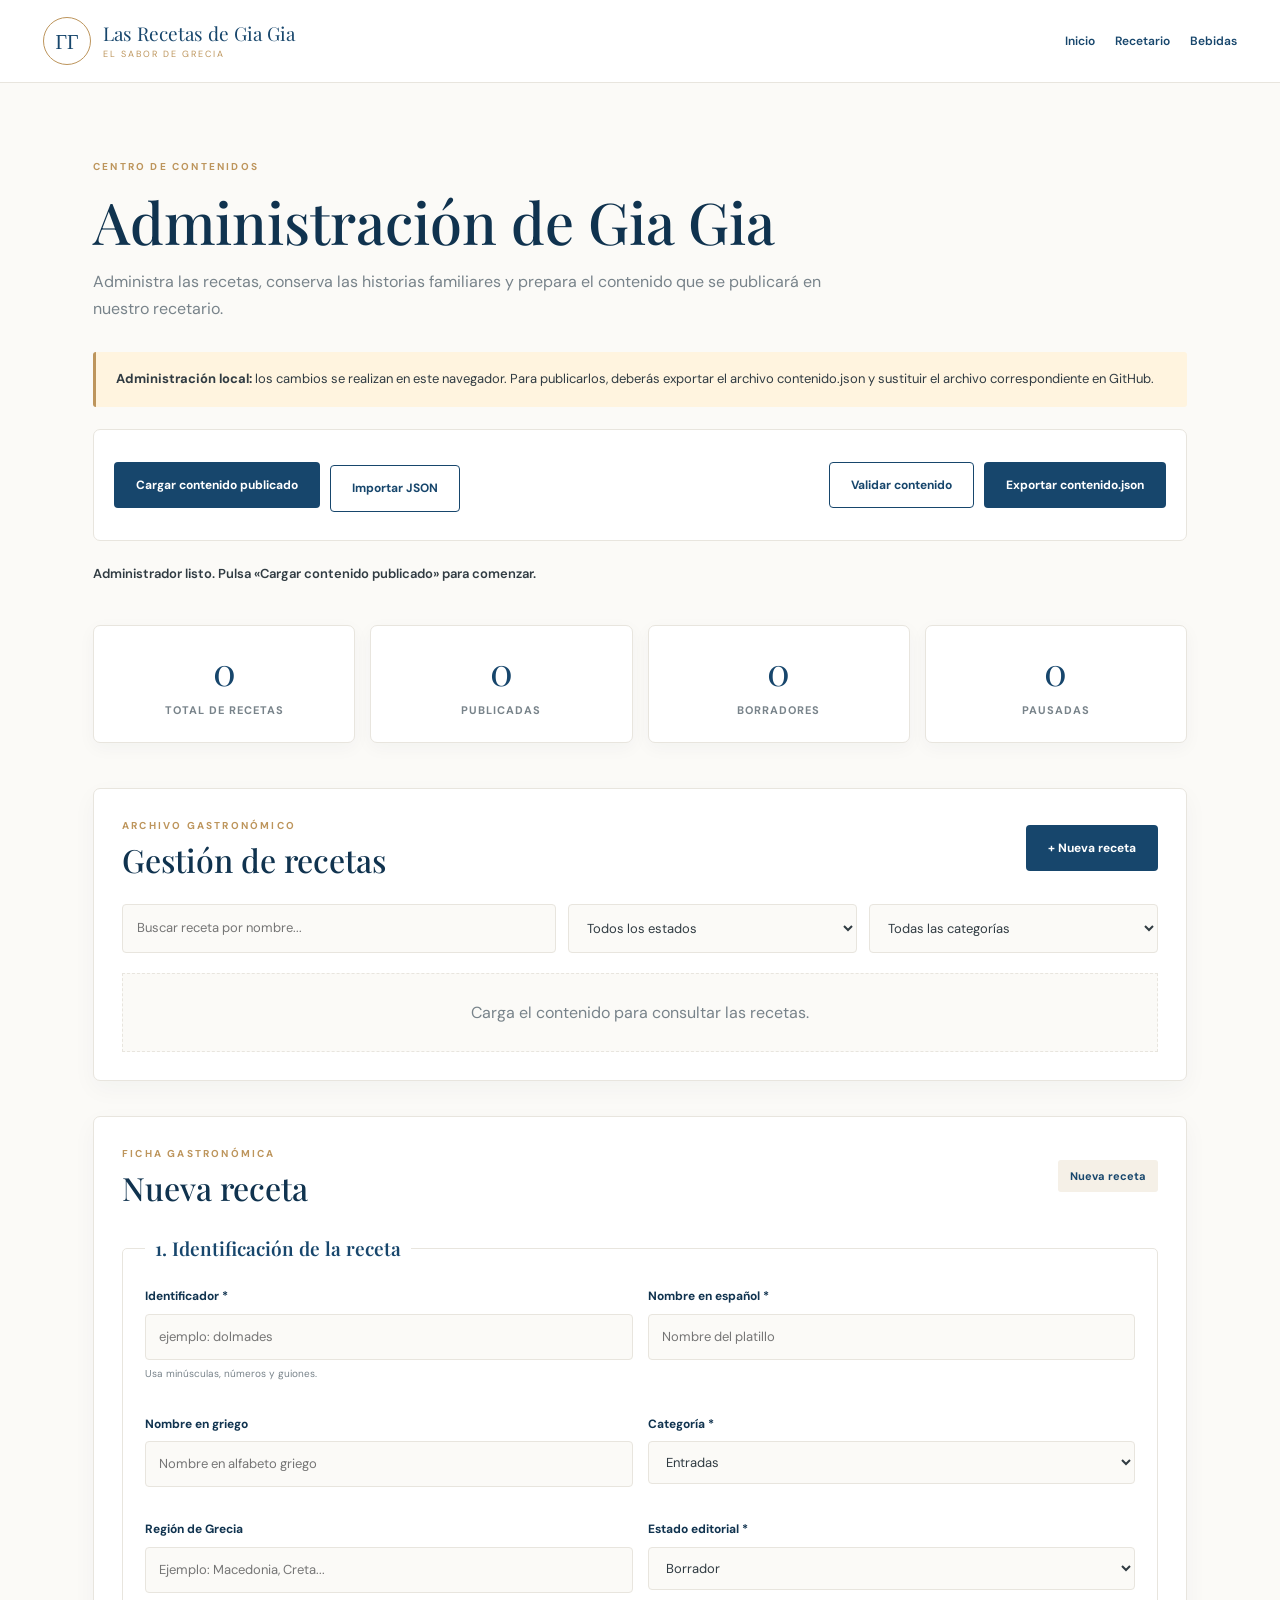
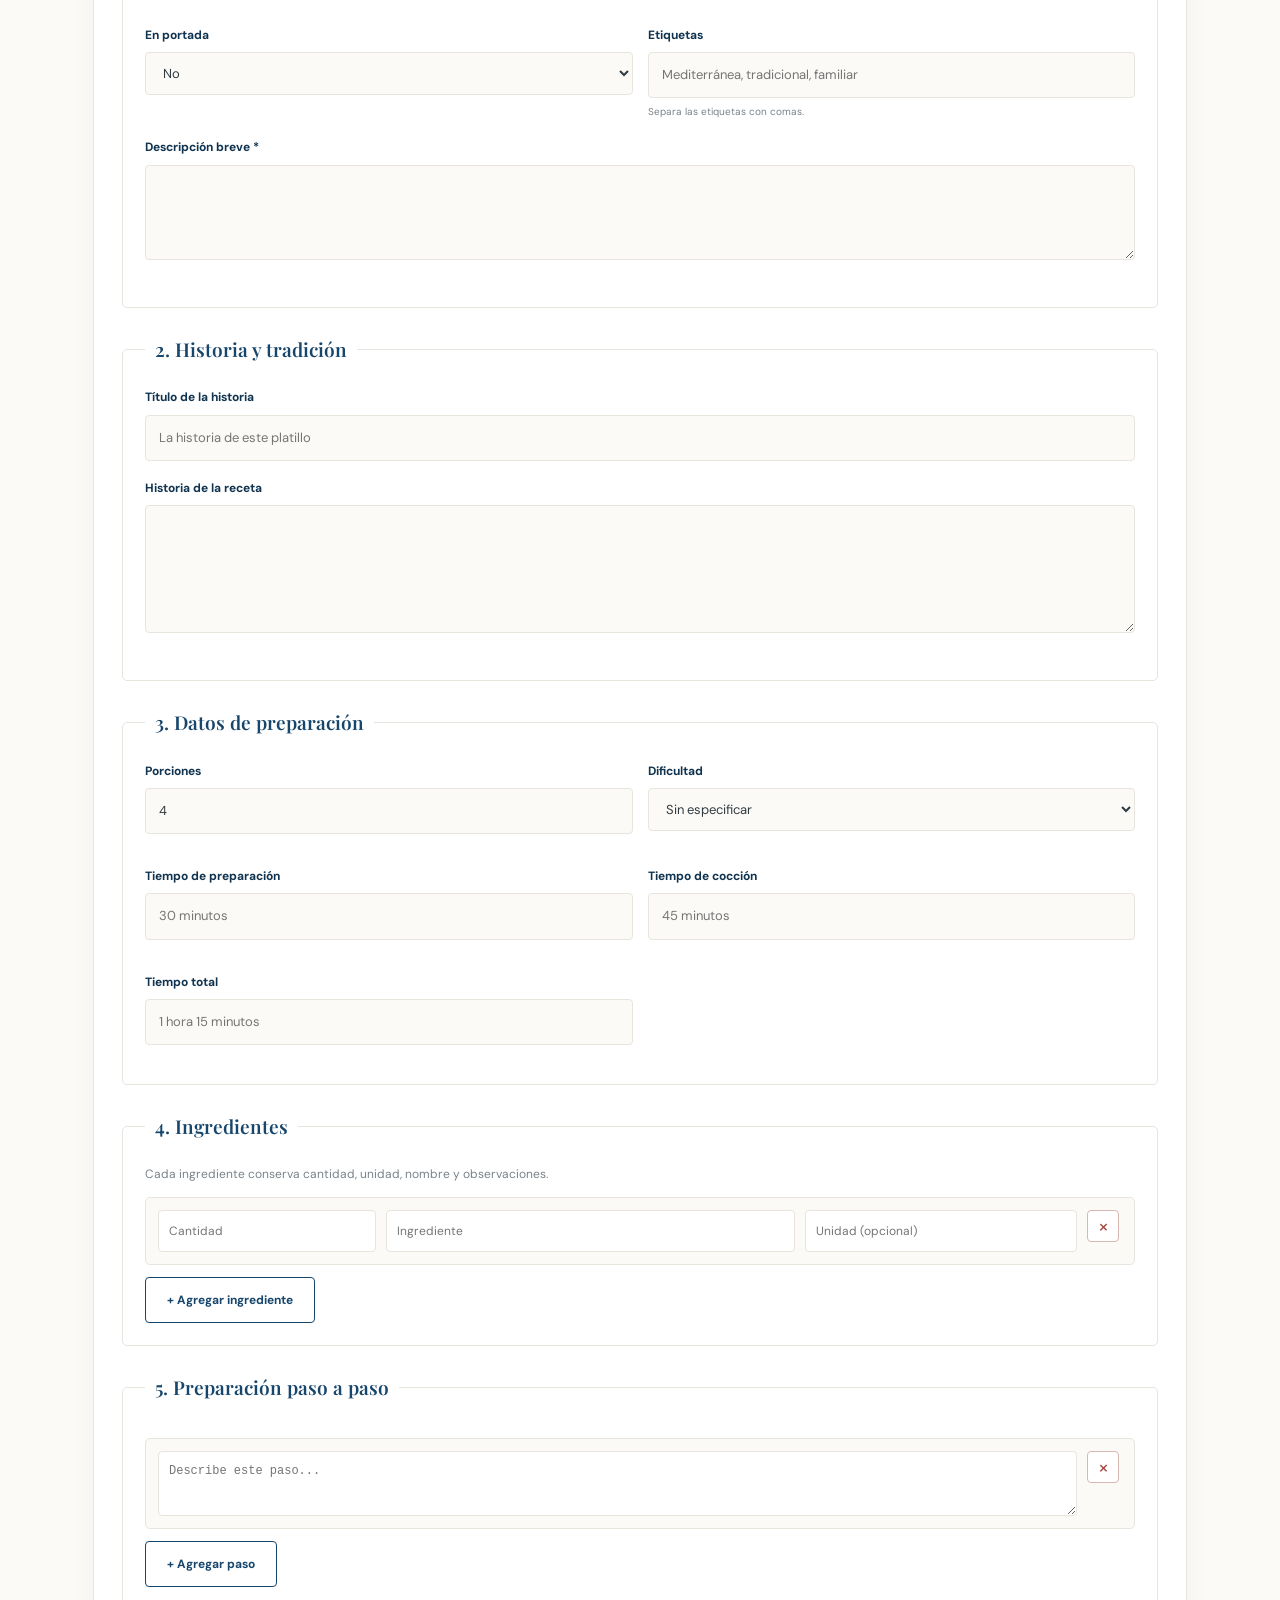
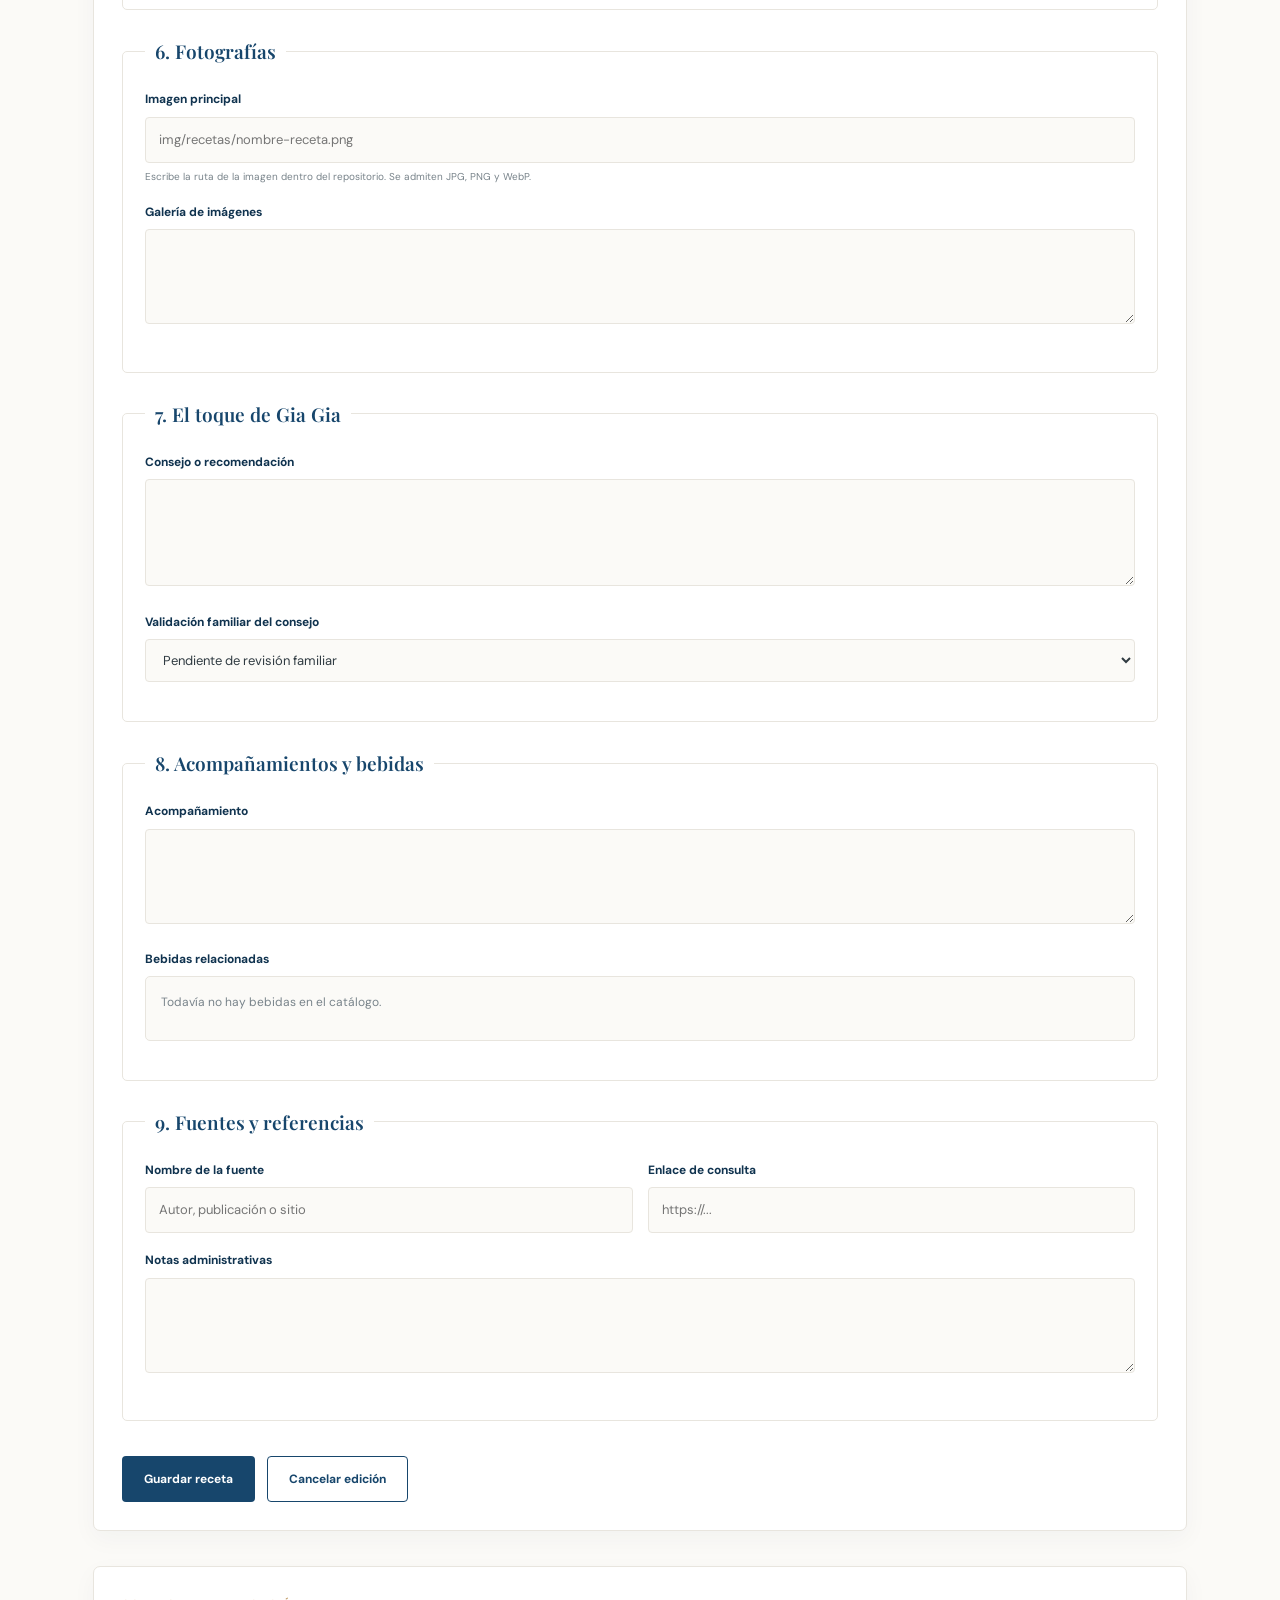
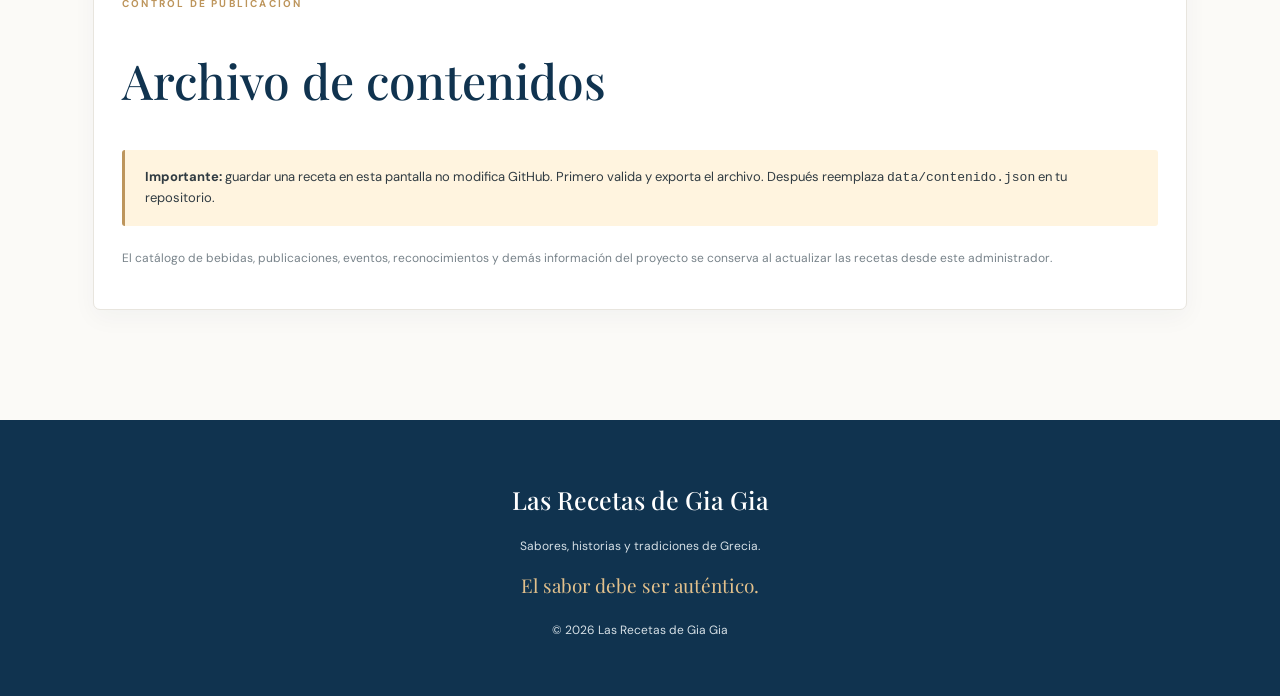
==== commit 099edbda: "Add 'Sopas' and 'Aderezos' options to selects" ====
--- a/admin.html
+++ b/admin.html
@@ -130,13 +130,15 @@
           <option value="pausada">Pausadas</option>
         </select>
 
-        <select id="admin-filter-category" aria-label="Filtrar por categoría">
-          <option value="todos">Todas las categorías</option>
-          <option value="entrada">Entradas</option>
-          <option value="ensalada">Ensaladas</option>
-          <option value="plato-fuerte">Platos fuertes</option>
-          <option value="postre">Postres</option>
-        </select>
+  <select id="admin-filter-category" aria-label="Filtrar por categoría">
+  <option value="todos">Todas las categorías</option>
+  <option value="entrada">Entradas</option>
+  <option value="ensalada">Ensaladas</option>
+  <option value="sopa">Sopas</option>
+  <option value="plato-fuerte">Platos fuertes</option>
+  <option value="postre">Postres</option>
+  <option value="aderezo">Aderezos</option>
+</select>
 
       </div>
 
@@ -204,12 +206,15 @@
 
             <div class="admin-field">
               <label for="recipe-category">Categoría *</label>
-              <select id="recipe-category" required>
-                <option value="entrada">Entradas</option>
-                <option value="ensalada">Ensaladas</option>
-                <option value="plato-fuerte">Platos fuertes</option>
-                <option value="postre">Postres</option>
-              </select>
+  <select id="recipe-category" required>
+  <option value="entrada">Entradas</option>
+  <option value="ensalada">Ensaladas</option>
+  <option value="sopa">Sopas</option>
+  <option value="plato-fuerte">Platos fuertes</option>
+  <option value="postre">Postres</option>
+  <option value="aderezo">Aderezos</option>
+</select>
+
             </div>
 
             <div class="admin-field">
--- a/css/styles.css
+++ b/css/styles.css
@@ -231,6 +231,25 @@
 
 .section-heading h2 { margin: 8px 0 0; }
 
+/* AGRUPACIÓN DE RECETAS POR CATEGORÍA */
+
+.category-group {
+  margin-top: 42px;
+}
+
+.category-group + .category-group {
+  margin-top: 58px;
+}
+
+.category-group .section-heading {
+  margin-bottom: 24px;
+}
+
+.category-group .section-heading h2,
+.category-group .section-heading h3 {
+  margin: 8px 0 0;
+}
+
 .recipe-grid {
   display: grid;
   grid-template-columns: repeat(3, minmax(0, 1fr));
@@ -516,3 +535,778 @@
   .recipe-columns { grid-template-columns: 1fr; }
   .nav-links { font-size: 11px; }
 }
+
+
+
+/* ============================================================
+   ADMINISTRACIÓN GIA GIA
+   NUEVO PANEL DE GESTIÓN DE RECETAS
+   ============================================================ */
+
+.admin-area {
+  max-width: 1150px;
+}
+
+.admin-heading {
+  margin-bottom: 30px;
+}
+
+.admin-heading h1 {
+  font-size: clamp(2.3rem, 5vw, 3.6rem);
+  margin: 12px 0;
+}
+
+.admin-heading p {
+  max-width: 750px;
+  color: var(--muted);
+}
+
+/* BARRA DE HERRAMIENTAS */
+
+.admin-toolbar {
+  display: flex;
+  align-items: center;
+  justify-content: space-between;
+  flex-wrap: wrap;
+  gap: 15px;
+  padding: 20px;
+  background: white;
+  border: 1px solid var(--border);
+  border-radius: 7px;
+}
+
+.admin-toolbar-group {
+  display: flex;
+  align-items: center;
+  flex-wrap: wrap;
+  gap: 10px;
+}
+
+.admin-toolbar .btn {
+  min-height: 42px;
+}
+
+/* MENSAJES */
+
+.admin-status {
+  min-height: 25px;
+  margin: 12px 0;
+  font-size: 13px;
+  font-weight: 600;
+}
+
+.admin-status.error {
+  color: #b33131;
+}
+
+.admin-status.success {
+  color: #39744b;
+}
+
+/* ADVERTENCIAS */
+
+.admin-warning {
+  padding: 17px 20px;
+  background: #fff4df;
+  border-left: 3px solid var(--gold);
+  margin: 22px 0;
+  border-radius: 3px;
+  font-size: 13px;
+  line-height: 1.6;
+}
+
+/* ESTADÍSTICAS */
+
+.admin-statistics {
+  display: grid;
+  grid-template-columns: repeat(4, minmax(0, 1fr));
+  gap: 15px;
+  margin: 30px 0 45px;
+}
+
+.admin-stat {
+  padding: 22px;
+  text-align: center;
+  background: white;
+  border: 1px solid var(--border);
+  border-radius: 7px;
+  box-shadow: 0 5px 18px rgba(24, 54, 74, .04);
+}
+
+.admin-stat span {
+  display: block;
+  color: var(--blue);
+  font-family: 'Playfair Display', serif;
+  font-size: 38px;
+  line-height: 1.2;
+}
+
+.admin-stat small {
+  display: block;
+  margin-top: 8px;
+  color: var(--muted);
+  font-size: 11px;
+  font-weight: 700;
+  text-transform: uppercase;
+  letter-spacing: 1px;
+}
+
+/* SECCIONES ADMINISTRATIVAS */
+
+.admin-section {
+  margin: 35px 0;
+  padding: 28px;
+  background: white;
+  border: 1px solid var(--border);
+  border-radius: 7px;
+  box-shadow: 0 8px 25px rgba(24, 54, 74, .04);
+}
+
+.admin-section-heading {
+  display: flex;
+  align-items: center;
+  justify-content: space-between;
+  flex-wrap: wrap;
+  gap: 15px;
+  margin-bottom: 25px;
+}
+
+.admin-section-heading h2 {
+  font-size: 2rem;
+  margin: 7px 0 0;
+}
+
+.admin-mode {
+  padding: 7px 12px;
+  background: var(--sand);
+  color: var(--blue);
+  border-radius: 3px;
+  font-size: 11px;
+  font-weight: 700;
+}
+
+/* FILTROS */
+
+.admin-catalog-tools {
+  display: grid;
+  grid-template-columns: 1.5fr 1fr 1fr;
+  gap: 12px;
+  margin-bottom: 20px;
+}
+
+.admin-catalog-tools input,
+.admin-catalog-tools select {
+  width: 100%;
+  min-width: 0;
+  padding: 12px 14px;
+  background: var(--cream);
+  border: 1px solid var(--border);
+  border-radius: 4px;
+  color: var(--text);
+  font-size: 13px;
+}
+
+.admin-catalog-tools input:focus,
+.admin-catalog-tools select:focus {
+  outline: 2px solid rgba(23, 70, 108, .15);
+  border-color: var(--blue);
+}
+
+/* LISTA DE RECETAS */
+
+.admin-recipe-list {
+  display: grid;
+  gap: 12px;
+}
+
+.admin-recipe-item {
+  display: flex;
+  align-items: center;
+  justify-content: space-between;
+  gap: 20px;
+  padding: 17px;
+  background: var(--cream);
+  border: 1px solid var(--border);
+  border-radius: 5px;
+}
+
+.admin-recipe-info {
+  display: flex;
+  flex-direction: column;
+  gap: 4px;
+  min-width: 0;
+}
+
+.admin-recipe-info strong {
+  color: var(--blue-dark);
+  font-family: 'Playfair Display', serif;
+  font-size: 18px;
+}
+
+.admin-recipe-info small {
+  color: var(--muted);
+  font-size: 11px;
+}
+
+.admin-recipe-actions {
+  display: flex;
+  flex-wrap: wrap;
+  gap: 7px;
+}
+
+.admin-recipe-actions .btn {
+  padding: 8px 12px;
+  font-size: 10px;
+}
+
+/* ESTADOS EDITORIALES */
+
+.admin-status-label {
+  display: inline-block;
+  width: fit-content;
+  margin-top: 5px;
+  padding: 4px 9px;
+  border-radius: 3px;
+  font-size: 9px;
+  font-weight: 700;
+  letter-spacing: 1px;
+}
+
+.status-borrador {
+  background: #f1eadc;
+  color: #84652f;
+}
+
+.status-publicada {
+  background: #e4efe5;
+  color: #39744b;
+}
+
+.status-pausada {
+  background: #f4e5e3;
+  color: #a3473e;
+}
+
+/* FORMULARIO */
+
+.admin-editor-section {
+  scroll-margin-top: 25px;
+}
+
+.admin-fieldset {
+  margin: 0 0 25px;
+  padding: 22px;
+  border: 1px solid var(--border);
+  border-radius: 5px;
+  min-width: 0;
+}
+
+.admin-fieldset legend {
+  padding: 0 10px;
+  color: var(--blue);
+  font-family: 'Playfair Display', serif;
+  font-size: 19px;
+  font-weight: 600;
+}
+
+.admin-form-grid {
+  display: grid;
+  grid-template-columns: repeat(2, minmax(0, 1fr));
+  gap: 15px;
+}
+
+.admin-field {
+  min-width: 0;
+  margin-bottom: 17px;
+}
+
+.admin-field label {
+  display: block;
+  margin: 0 0 7px;
+  color: var(--blue-dark);
+  font-size: 12px;
+  font-weight: 700;
+}
+
+.admin-field input,
+.admin-field select,
+.admin-field textarea {
+  width: 100%;
+  min-width: 0;
+  min-height: 43px;
+  padding: 11px 13px;
+  border: 1px solid var(--border);
+  border-radius: 4px;
+  background: var(--cream);
+  color: var(--text);
+  font-size: 13px;
+}
+
+.admin-field textarea {
+  min-height: 95px;
+  resize: vertical;
+  font-family: 'DM Sans', sans-serif;
+  line-height: 1.6;
+}
+
+.admin-field input:focus,
+.admin-field select:focus,
+.admin-field textarea:focus {
+  outline: 2px solid rgba(23, 70, 108, .15);
+  border-color: var(--blue);
+}
+
+.admin-field small {
+  display: block;
+  margin-top: 5px;
+  color: var(--muted);
+  font-size: 10px;
+}
+
+/* FILAS DINÁMICAS */
+
+.admin-dynamic-row {
+  display: grid;
+  gap: 10px;
+  align-items: start;
+  margin: 12px 0;
+  padding: 12px;
+  background: var(--cream);
+  border: 1px solid var(--border);
+  border-radius: 5px;
+}
+
+.ingredient-row {
+  grid-template-columns: .8fr 1.5fr 1fr 35px;
+}
+
+.step-row {
+  grid-template-columns: 1fr 35px;
+}
+
+.admin-dynamic-row input,
+.admin-dynamic-row textarea {
+  width: 100%;
+  min-width: 0;
+  padding: 10px;
+  border: 1px solid var(--border);
+  border-radius: 4px;
+  background: white;
+  font-size: 12px;
+}
+
+.admin-dynamic-row textarea {
+  min-height: 65px;
+  resize: vertical;
+}
+
+.btn-remove-row {
+  width: 32px;
+  height: 32px;
+  border: 1px solid #d9b8b3;
+  border-radius: 4px;
+  background: white;
+  color: #a3473e;
+  font-size: 20px;
+  line-height: 1;
+  cursor: pointer;
+}
+
+.btn-remove-row:hover {
+  background: #f8e9e7;
+}
+
+/* BEBIDAS */
+
+.admin-check-list {
+  display: grid;
+  grid-template-columns: repeat(2, minmax(0, 1fr));
+  gap: 10px;
+  padding: 15px;
+  background: var(--cream);
+  border: 1px solid var(--border);
+  border-radius: 5px;
+}
+
+.admin-check-item {
+  display: flex !important;
+  align-items: center;
+  gap: 9px;
+  margin: 0 !important;
+  padding: 7px;
+  color: var(--text);
+  font-size: 12px;
+  font-weight: 500 !important;
+  cursor: pointer;
+}
+
+.admin-check-item input {
+  width: 16px;
+  height: 16px;
+  accent-color: var(--blue);
+}
+
+/* BOTONES DE FORMULARIO */
+
+.admin-form-actions {
+  display: flex;
+  flex-wrap: wrap;
+  gap: 12px;
+  padding-top: 10px;
+}
+
+/* MENSAJES VACÍOS */
+
+.admin-section .empty-state {
+  padding: 25px;
+  background: var(--cream);
+}
+
+/* AJUSTES DE LA PÁGINA DE RECETAS */
+
+.recipe-card > a {
+  display: block;
+  height: 100%;
+}
+
+.recipe-card .text-link {
+  margin-top: 14px;
+}
+
+.recipe-card-body {
+  min-height: 210px;
+}
+
+.recipe-hero-content .btn {
+  margin-top: 22px;
+}
+
+.recipe-hero-content .recipe-meta {
+  margin-top: 20px;
+}
+
+.drink-card {
+  scroll-margin-top: 25px;
+}
+
+
+/* ==========================================================
+   IMPRESIÓN DE RECETAS - LAS RECETAS DE GIA GIA
+   ========================================================== */
+
+@media print {
+
+  @page {
+    size: A4;
+    margin: 15mm;
+  }
+
+  body {
+    background: white !important;
+    color: black !important;
+    font-size: 10pt;
+  }
+
+  /* Ocultar navegación y elementos innecesarios */
+
+  #site-header,
+  #site-footer,
+  .btn,
+  .text-link,
+  .admin-area {
+    display: none !important;
+  }
+
+  /* Contenedor general */
+
+  #recipe-detail {
+    margin: 0 !important;
+    padding: 0 !important;
+    max-width: 100% !important;
+  }
+
+  /* Encabezado: fotografía y descripción */
+
+  .recipe-hero {
+    display: grid !important;
+    grid-template-columns: 190px 1fr;
+    align-items: center;
+    gap: 20px;
+    background: white !important;
+    margin: 0 0 20px !important;
+    padding: 0 0 15px !important;
+    border-bottom: 1px solid #ccc;
+    break-inside: avoid;
+  }
+
+  .recipe-hero-photo {
+    width: 190px !important;
+    height: 145px !important;
+    max-height: 145px !important;
+    overflow: hidden;
+  }
+
+  .recipe-hero-photo img {
+    width: 100%;
+    height: 100%;
+    object-fit: contain;
+    background: white;
+  }
+
+  .recipe-hero-content h1 {
+    font-size: 21pt;
+    margin: 5px 0;
+  }
+
+  .recipe-hero-content p {
+    font-size: 10pt;
+    line-height: 1.4;
+  }
+
+  .recipe-meta {
+    font-size: 9pt;
+  }
+
+  /* Ocultar historia y fuente, pero conservar consejo y bebidas */
+
+.story-box {
+  display: none !important;
+}
+
+
+/* ==========================================================
+   SUGERENCIAS DE GIA GIA Y ACOMPAÑAMIENTOS
+   ========================================================== */
+
+/* Recuadro común con borde dorado */
+
+.tip-box,
+.section-wrap > section.section-wrap {
+  display: block !important;
+  background: white !important;
+  border: 1px solid #b89a55 !important;
+  border-radius: 6px !important;
+  padding: 12px 15px !important;
+  margin: 14px 0 0 !important;
+  box-shadow: none !important;
+  break-inside: avoid;
+}
+
+/* Eliminar el título secundario del consejo */
+
+.tip-box h3 {
+  display: none !important;
+}
+
+/* Unificar los títulos de ambas sugerencias */
+
+.tip-box .eyebrow,
+.section-wrap > section.section-wrap > .eyebrow {
+  display: block;
+  font-size: 8pt !important;
+  font-family: inherit !important;
+  font-weight: 600 !important;
+  color: #777 !important;
+  letter-spacing: 1px;
+  margin: 0 0 6px !important;
+}
+
+/* Texto del consejo */
+
+.tip-box p {
+  font-size: 9pt !important;
+  line-height: 1.45;
+  margin: 0 !important;
+}
+
+/* Eliminar la nota de validación familiar */
+
+.tip-box p + p {
+  display: none !important;
+}
+
+/* Título de acompañamientos */
+
+.section-wrap > section.section-wrap > h2 {
+  font-size: 12pt !important;
+  margin: 0 0 6px !important;
+  color: #777 !important;
+}
+
+/* Descripción del acompañamiento */
+
+.section-wrap > section.section-wrap > p {
+  font-size: 9pt !important;
+  margin: 4px 0 !important;
+}
+
+/* Bebidas en formato compacto */
+
+.drink-grid {
+  display: block !important;
+  margin: 5px 0 0 !important;
+}
+
+.drink-card {
+  display: inline !important;
+  background: transparent !important;
+  border: none !important;
+  box-shadow: none !important;
+  padding: 0 !important;
+  margin: 0 !important;
+}
+
+.drink-card h3 {
+  display: inline !important;
+  font-size: 9pt !important;
+  font-weight: normal !important;
+  margin: 0 !important;
+}
+
+.drink-card:not(:last-child) h3::after {
+  content: "  ·  ";
+  color: #888;
+}
+
+.drink-card a,
+.section-wrap > section.section-wrap > p a {
+  display: none !important;
+}
+
+  /* Ingredientes y preparación */
+
+  .recipe-columns {
+    display: grid !important;
+    grid-template-columns: 34% 66%;
+    gap: 20px;
+    margin: 0 !important;
+    padding: 0 !important;
+  }
+
+  .recipe-panel,
+  .recipe-method {
+    background: white !important;
+    box-shadow: none !important;
+    border: none !important;
+    padding: 0 !important;
+  }
+
+  .recipe-panel h2,
+  .recipe-method h2 {
+    font-size: 14pt;
+    margin-bottom: 10px;
+    border-bottom: 1px solid #ccc;
+    padding-bottom: 5px;
+  }
+
+  .recipe-panel p,
+  .ingredient-list li,
+  .method-list li {
+    font-size: 10pt;
+    line-height: 1.5;
+  }
+
+  .ingredient-list li,
+  .method-list li {
+    margin-bottom: 7px;
+    break-inside: avoid;
+  }
+
+  .recipe-panel,
+  .recipe-method {
+    break-inside: auto;
+  }
+
+}
+
+/* RESPONSIVE ADMINISTRACIÓN */
+
+@media (max-width: 850px) {
+
+  .admin-statistics {
+    grid-template-columns: repeat(2, minmax(0, 1fr));
+  }
+
+  .admin-catalog-tools {
+    grid-template-columns: 1fr 1fr;
+  }
+
+  .admin-catalog-tools input {
+    grid-column: 1 / -1;
+  }
+
+  .admin-recipe-item {
+    align-items: flex-start;
+    flex-direction: column;
+  }
+
+}
+
+@media (max-width: 580px) {
+
+  .admin-section {
+    padding: 18px;
+  }
+
+  .admin-toolbar {
+    align-items: stretch;
+    flex-direction: column;
+  }
+
+  .admin-toolbar-group {
+    display: grid;
+    grid-template-columns: 1fr;
+  }
+
+  .admin-toolbar-group .btn {
+    width: 100%;
+  }
+
+  .admin-statistics {
+    gap: 9px;
+  }
+
+  .admin-stat {
+    padding: 15px 8px;
+  }
+
+  .admin-stat span {
+    font-size: 30px;
+  }
+
+  .admin-catalog-tools,
+  .admin-form-grid,
+  .admin-check-list {
+    grid-template-columns: 1fr;
+  }
+
+  .admin-catalog-tools input {
+    grid-column: auto;
+  }
+
+  .ingredient-row {
+    grid-template-columns: 1fr 1fr;
+  }
+
+  .ingredient-row .btn-remove-row {
+    grid-column: 2;
+    justify-self: end;
+  }
+
+  .admin-recipe-actions {
+    width: 100%;
+  }
+
+  .admin-recipe-actions .btn {
+    flex: 1;
+  }
+
+  .admin-form-actions {
+    flex-direction: column;
+  }
+
+  .admin-form-actions .btn {
+    width: 100%;
+  }
+}
+
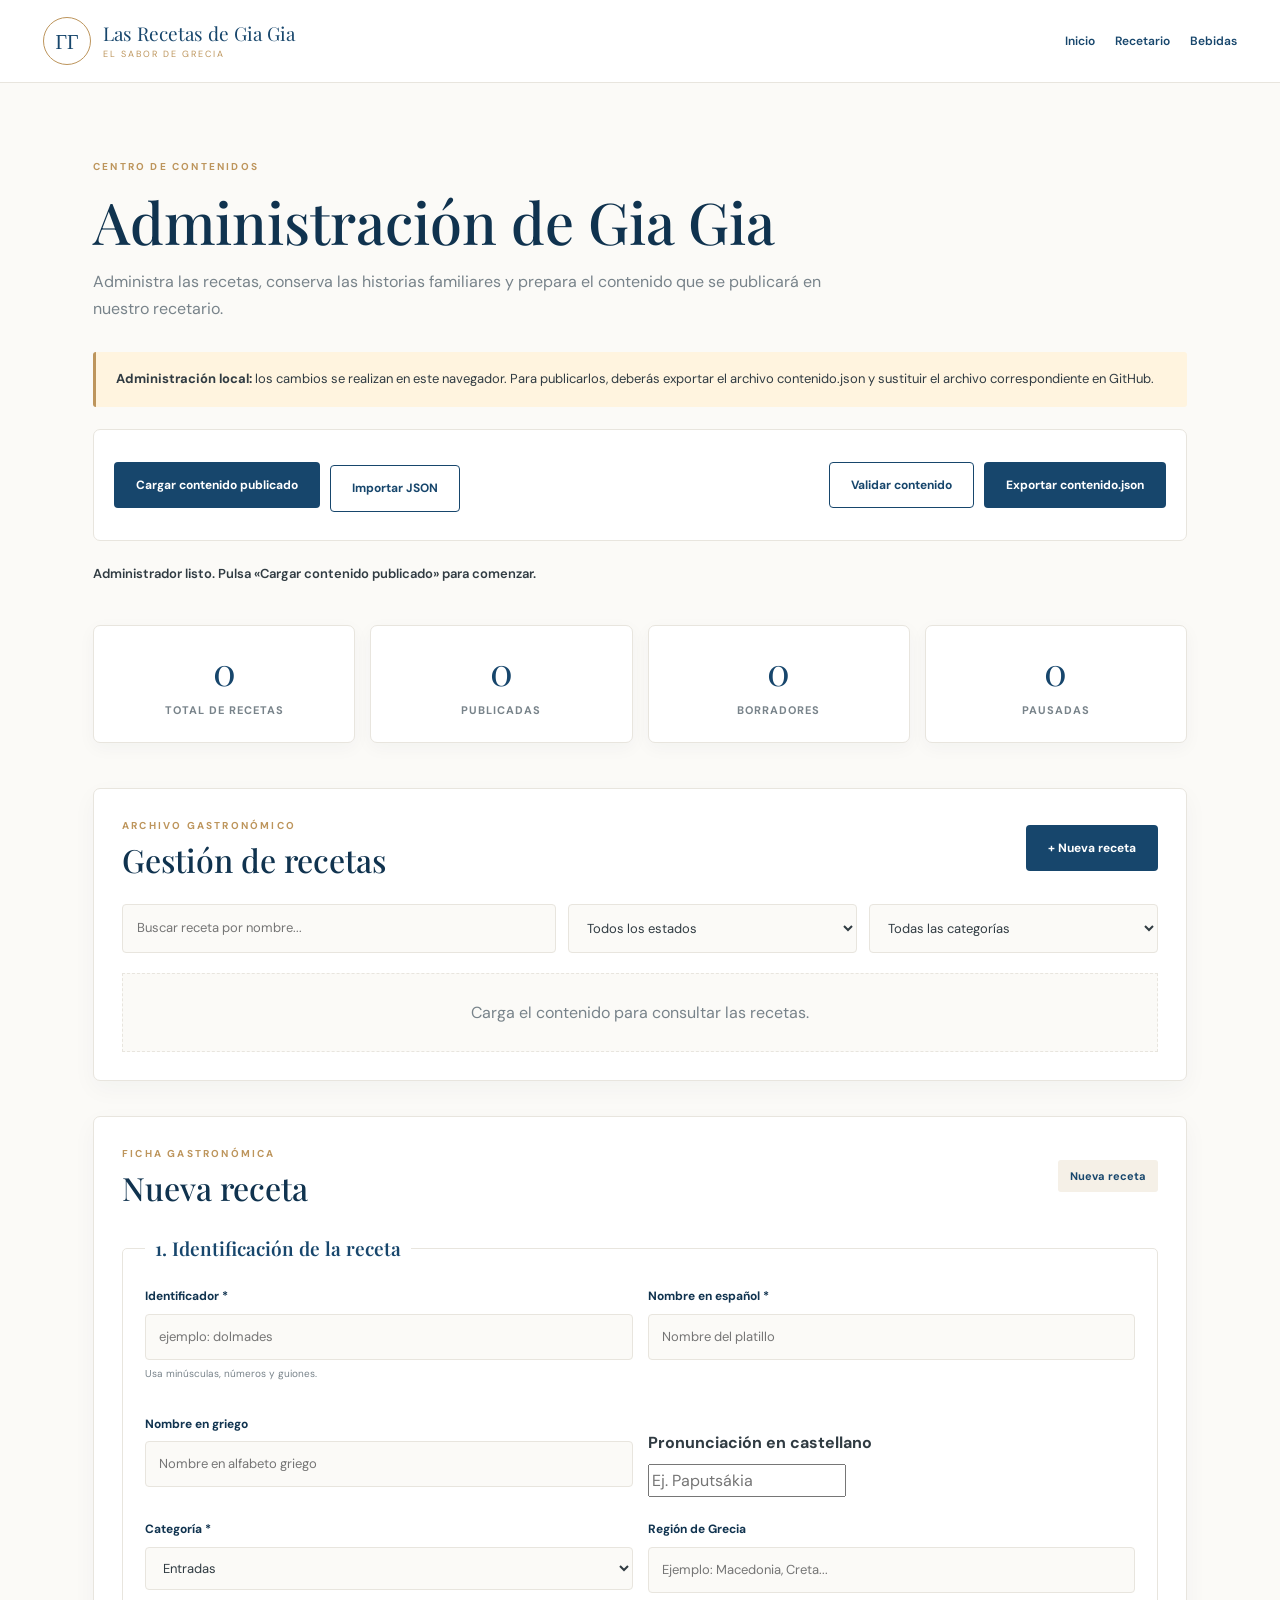
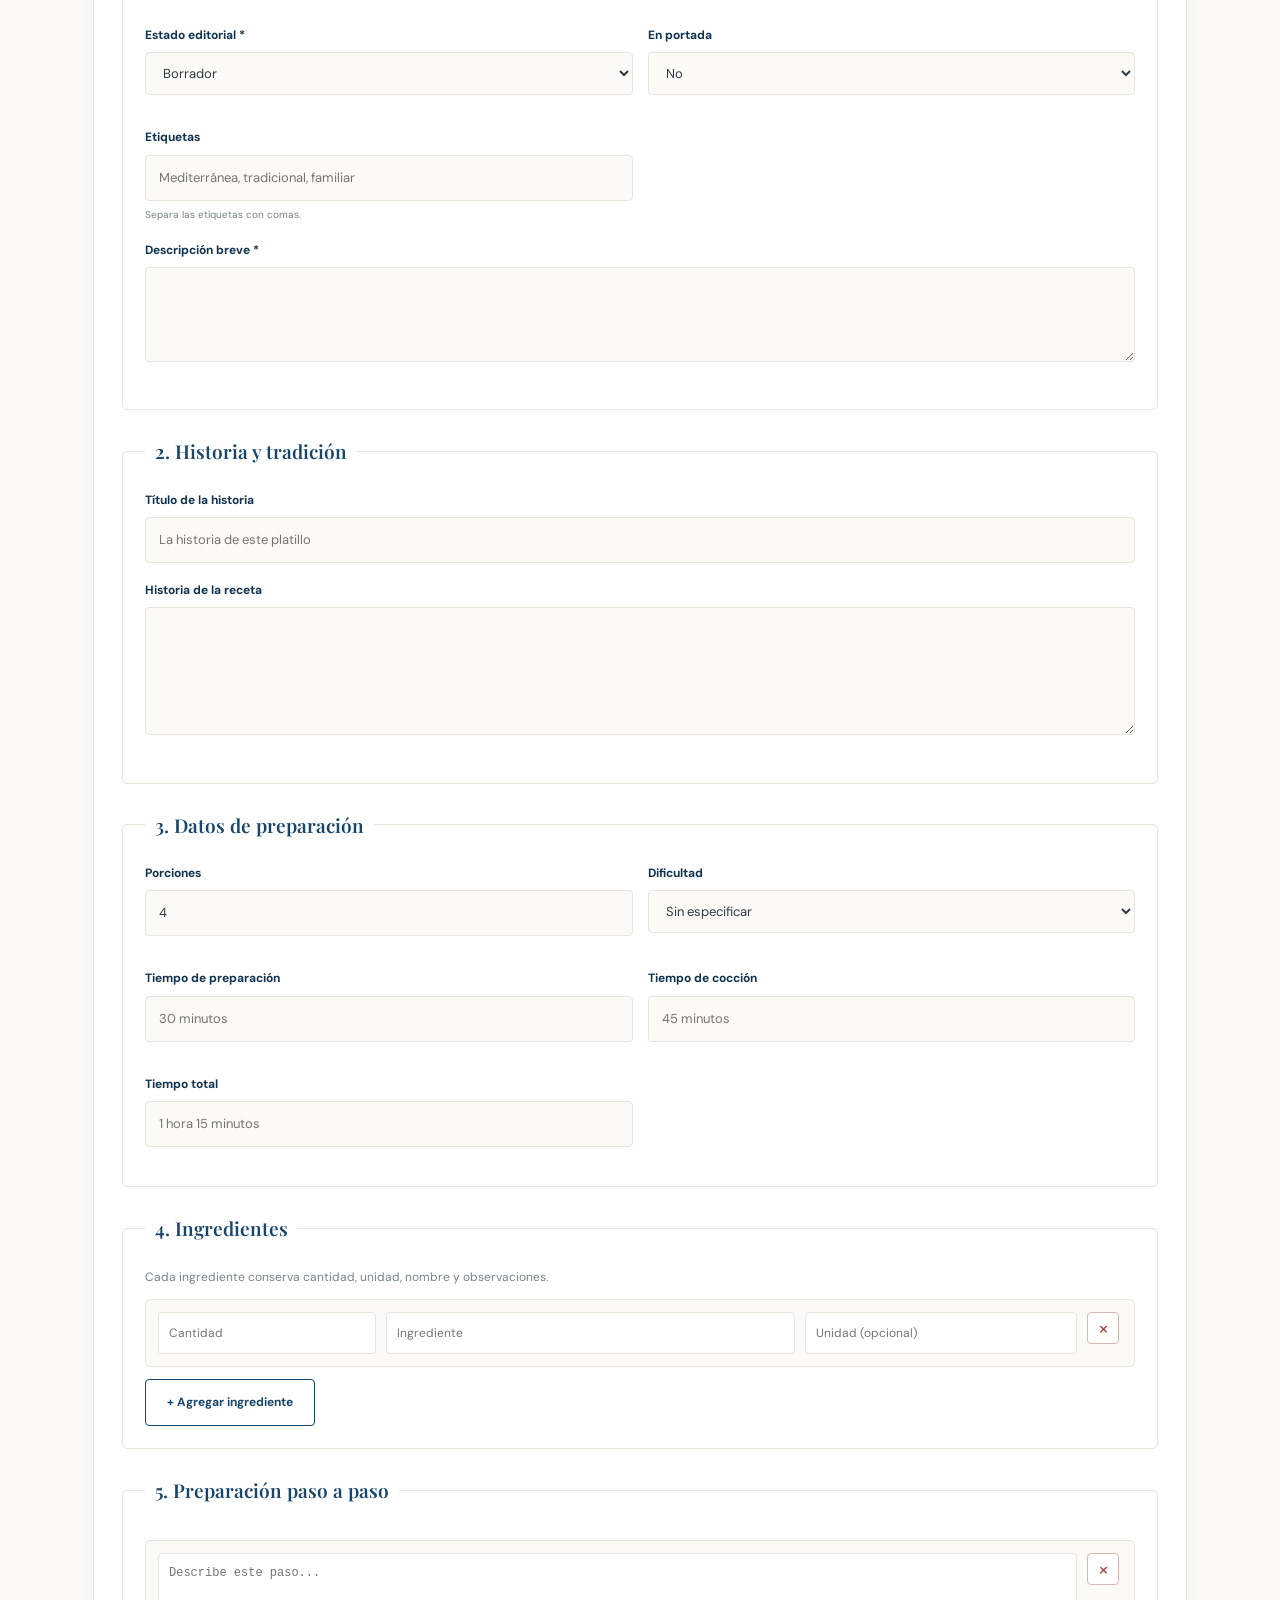
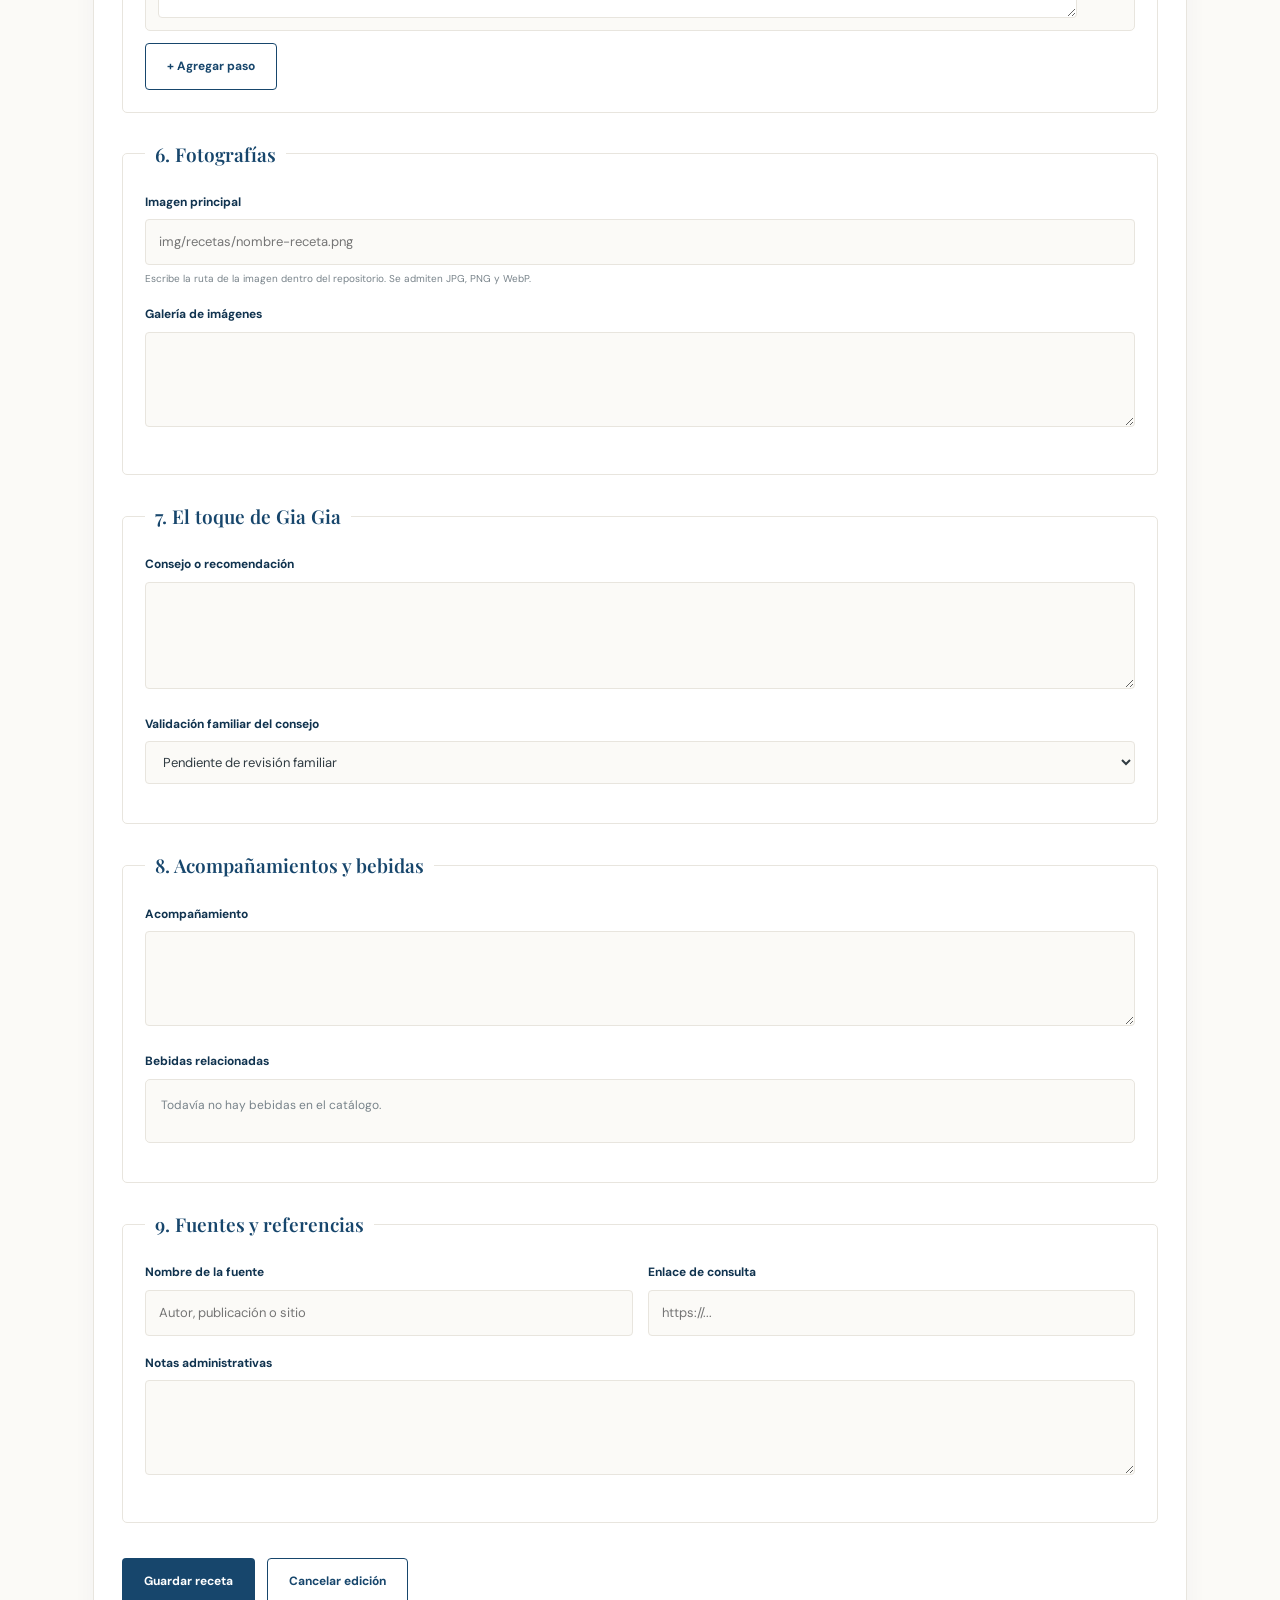
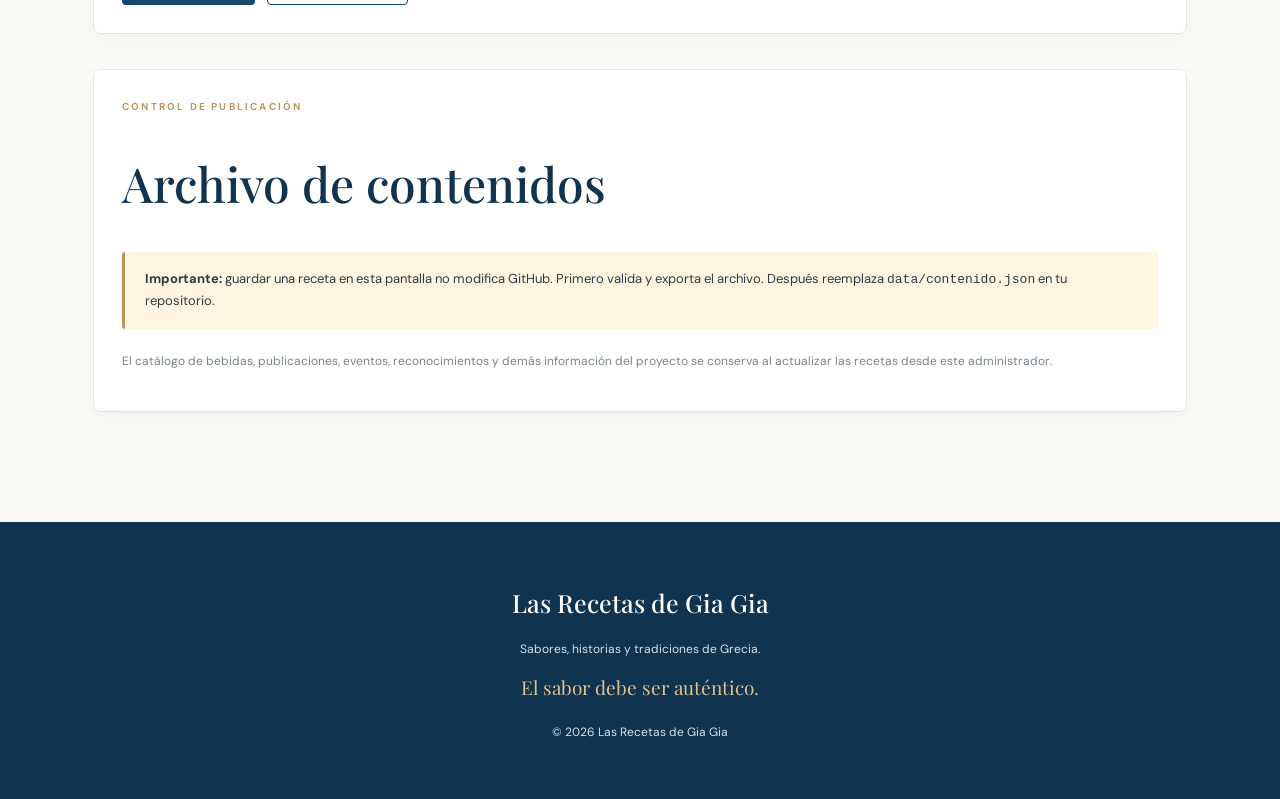
==== commit eb047e35: "Add pronunciation input field to admin form" ====
--- a/admin.html
+++ b/admin.html
@@ -203,7 +203,15 @@
                 placeholder="Nombre en alfabeto griego"
               >
             </div>
-
+<div class="form-group">
+  <label for="recipe-pronunciation">
+    Pronunciación en castellano
+  </label>
+  <input
+    type="text"
+    id="recipe-pronunciation"
+    placeholder="Ej. Paputsákia">
+</div>
             <div class="admin-field">
               <label for="recipe-category">Categoría *</label>
   <select id="recipe-category" required>
